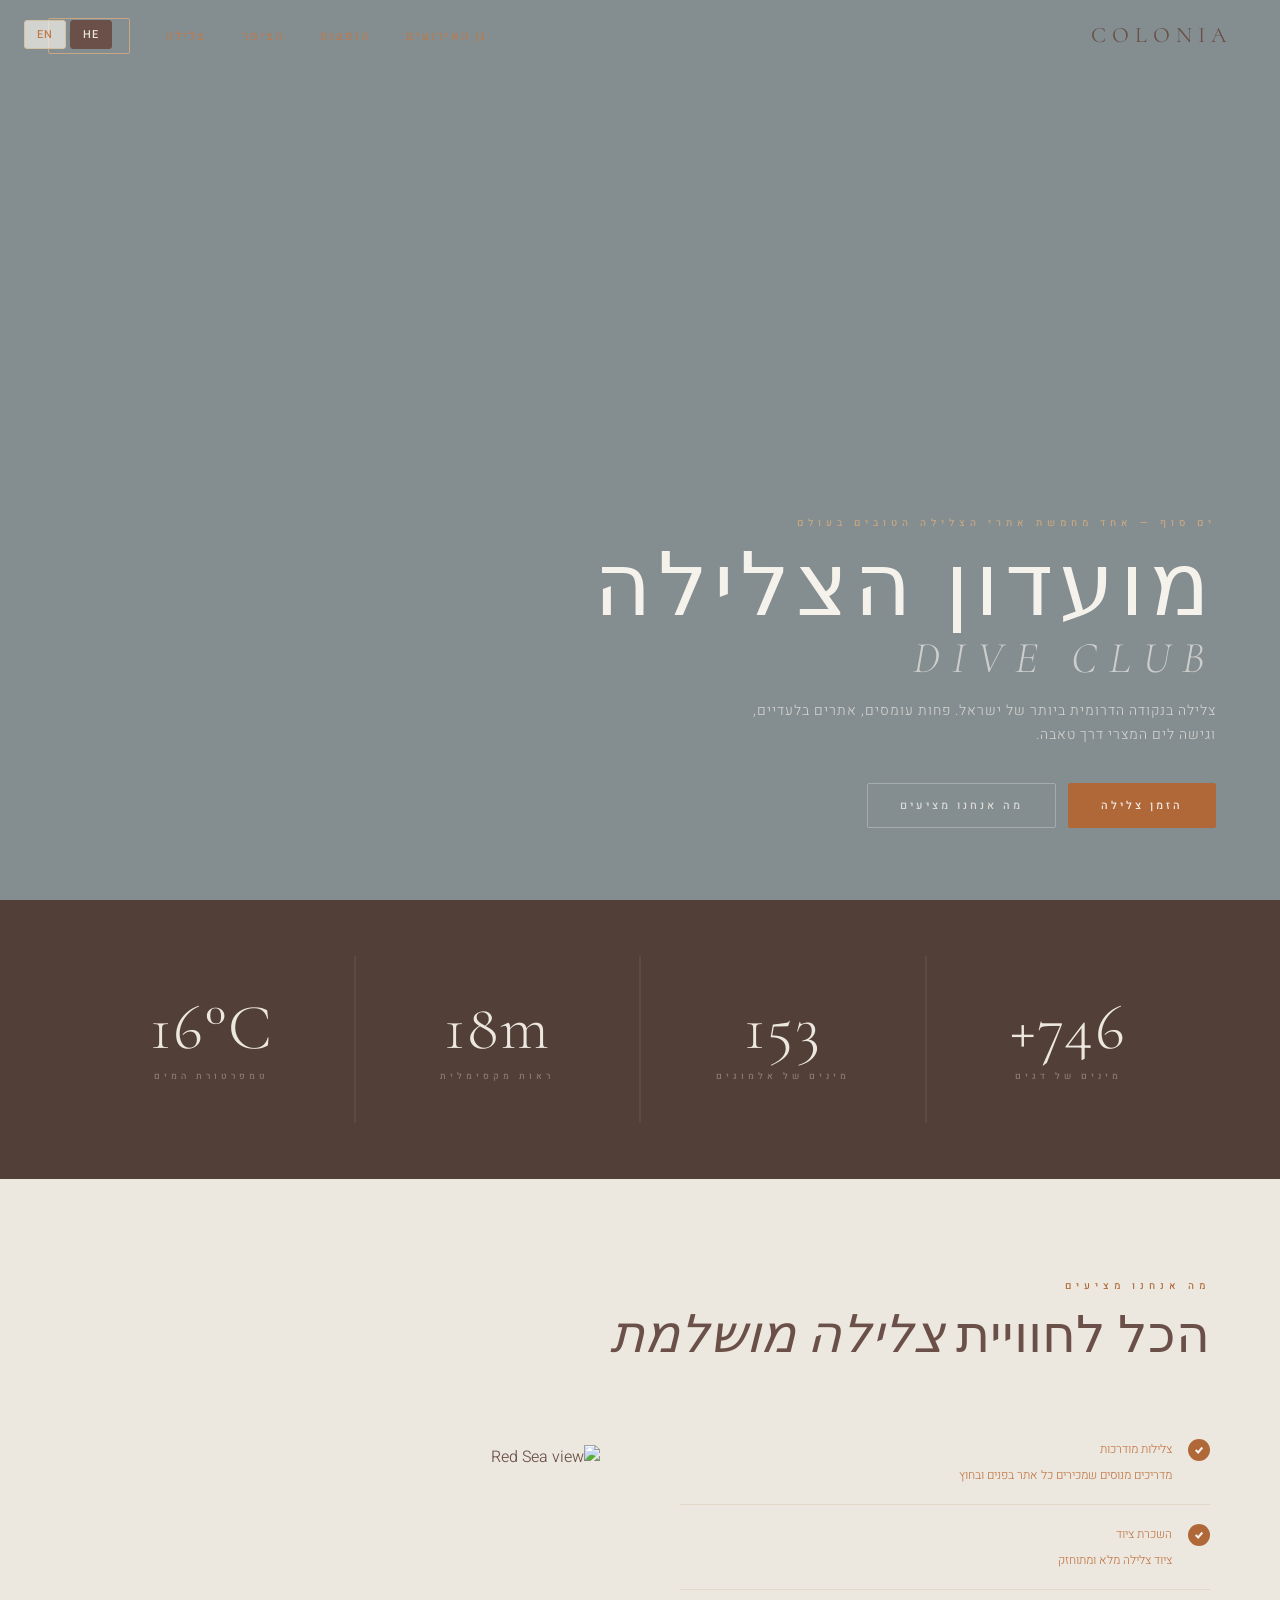
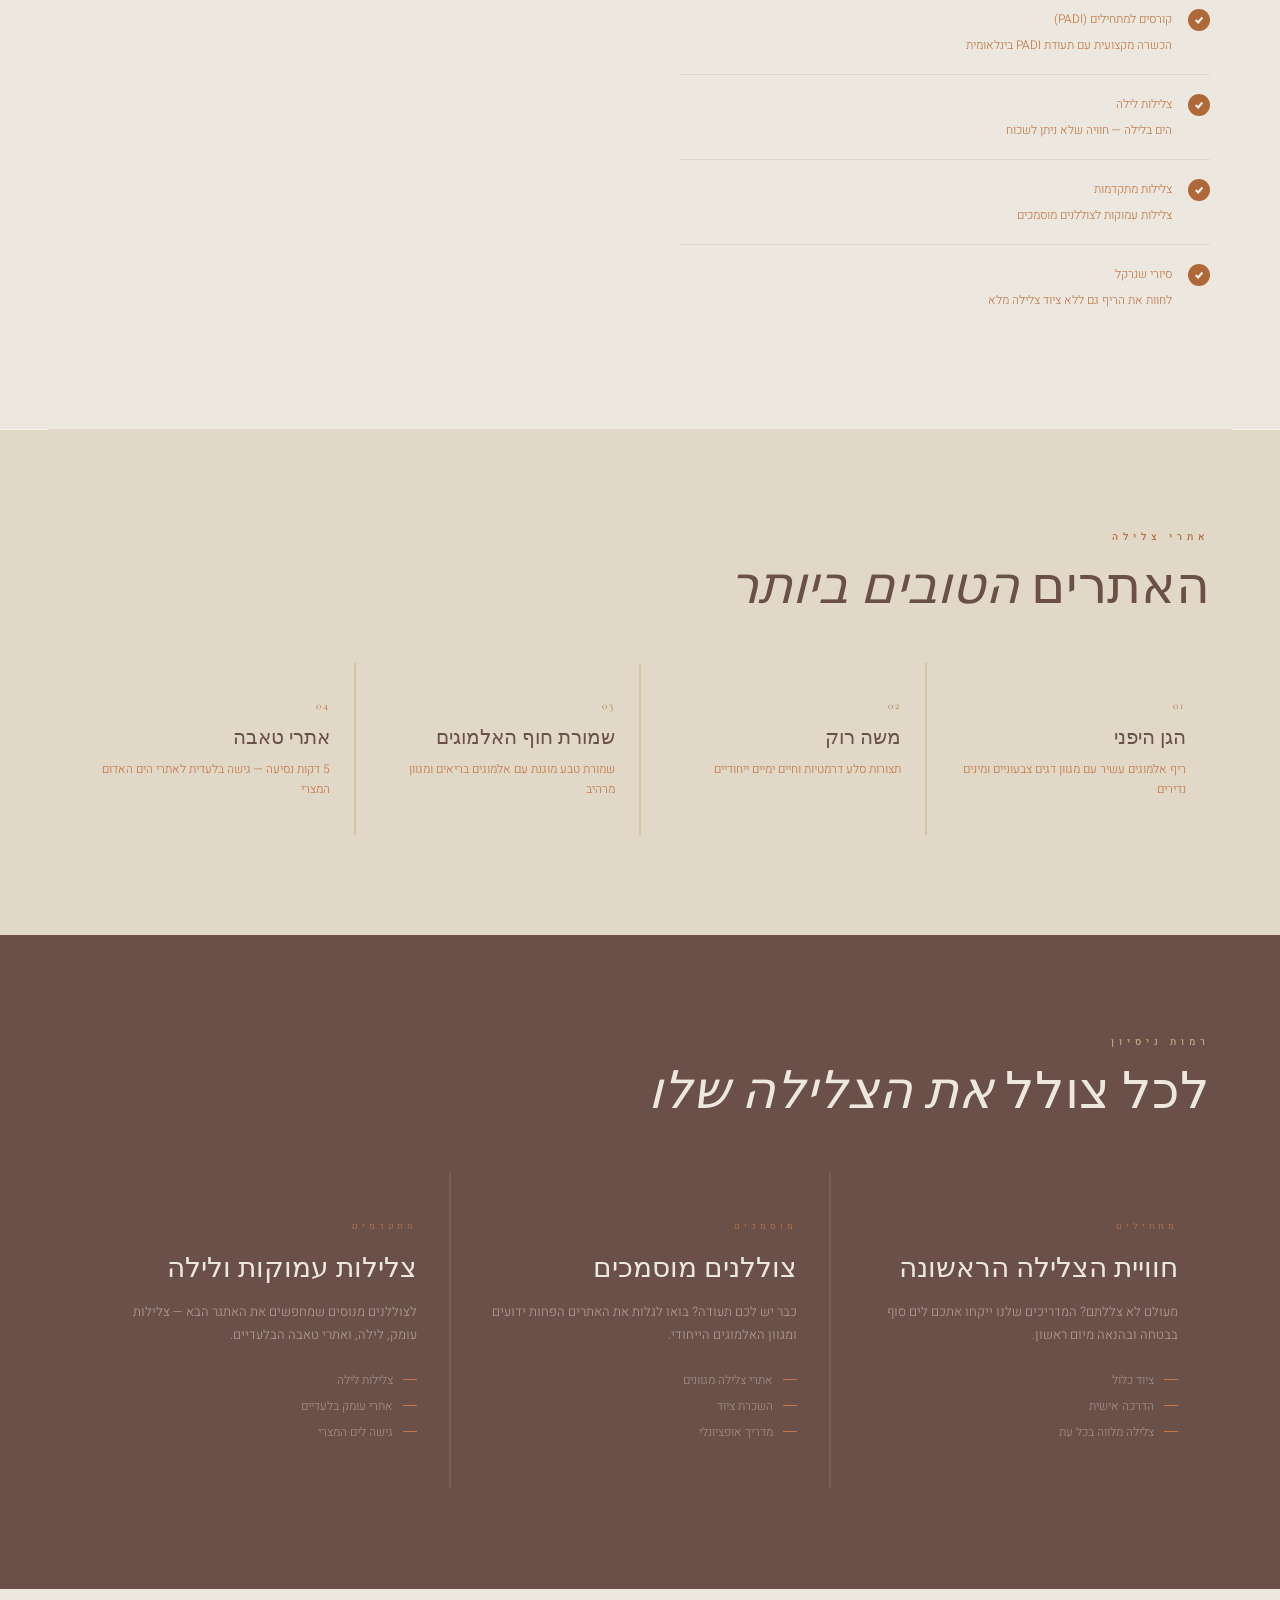
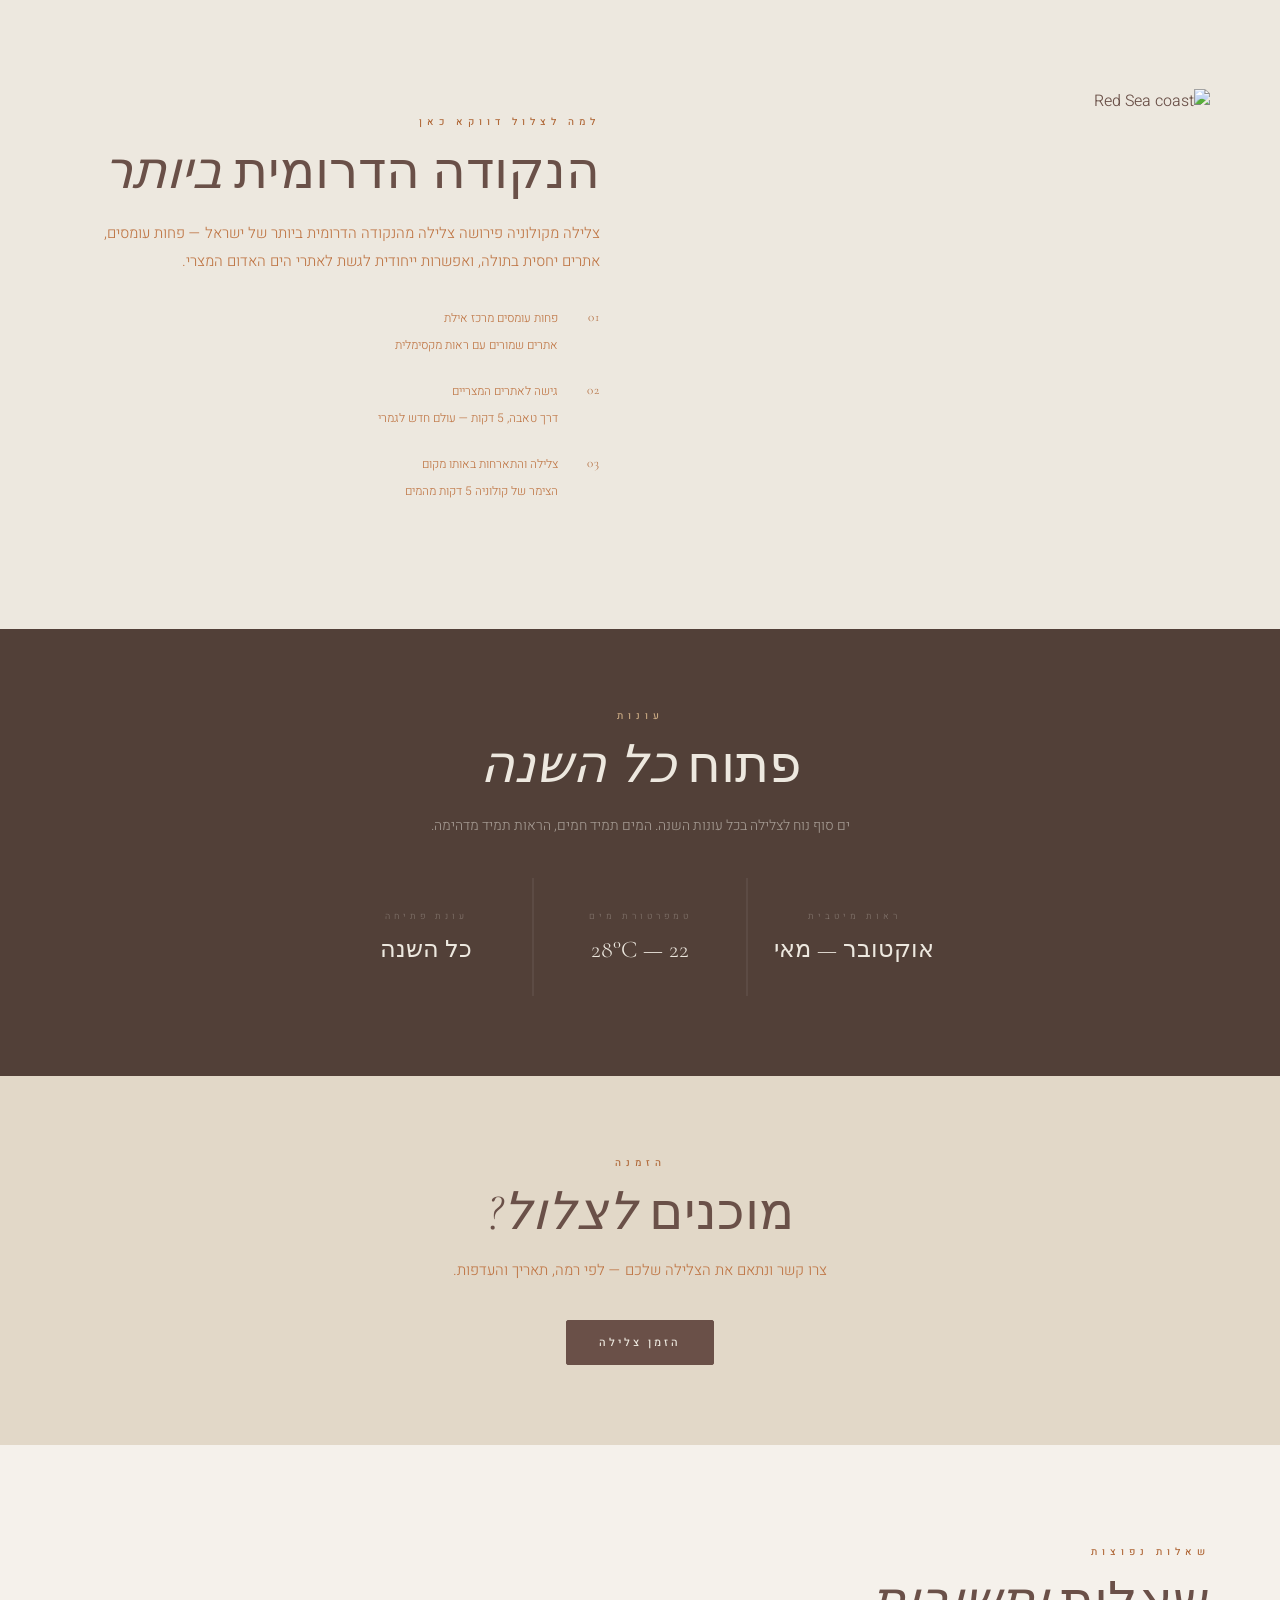
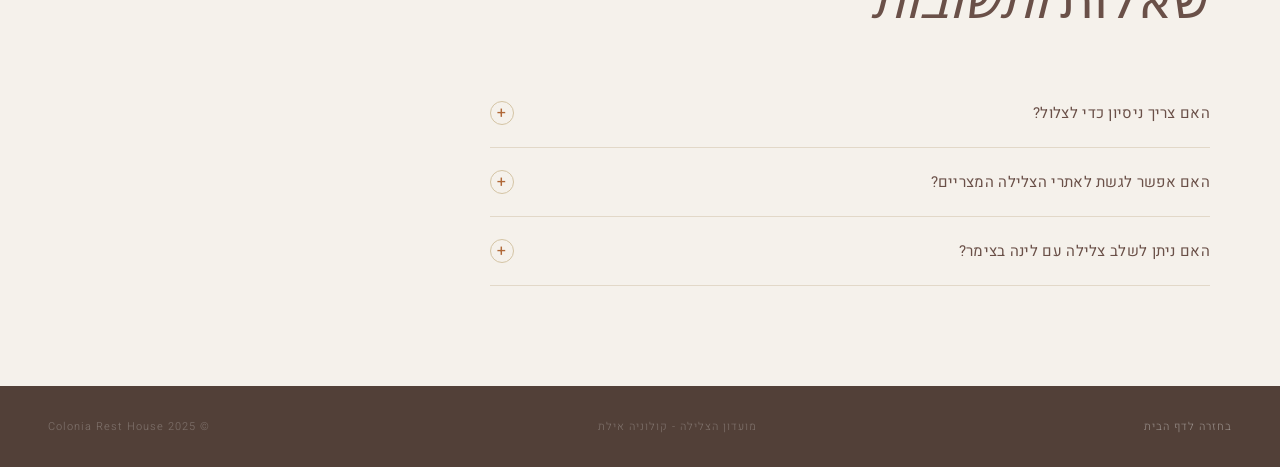
==== diving.html @ 45fbbbef "add: diving page" ====
<!DOCTYPE html>
<html lang="he" dir="rtl">
<head>
  <meta charset="UTF-8" />
  <meta name="viewport" content="width=device-width, initial-scale=1.0" />
  <title>מועדון הצלילה | Colonia Rest House Eilat</title>
  <meta name="description" content="מועדון הצלילה של קולוניה אילת — צלילה בים סוף, אחד מאתרי הצלילה הטובים בעולם. קורסים, השכרת ציוד, צלילות מודרכות." />
  <link rel="preconnect" href="https://fonts.googleapis.com" />
  <link href="https://fonts.googleapis.com/css2?family=Cormorant+Garamond:ital,wght@0,300;0,400;0,600;1,300;1,400&family=Heebo:wght@300;400;500;600&display=swap" rel="stylesheet" />
  <style>
    *, *::before, *::after { box-sizing: border-box; margin: 0; padding: 0; }
    :root {
      --cream: #EDE8DF; --warm: #E2D8C8; --sand: #D4C4A4; --tan: #C8A882;
      --brown: #C07848; --deep: #B86030; --earth: #6A5048; --rust: #B06838;
      --rust2: #C87848; --dark: #524038; --white: #F5F1EB;
    }
    html { scroll-behavior: smooth; }
    body { font-family: 'Heebo', sans-serif; background: var(--white); color: var(--earth); overflow-x: hidden; font-weight: 300; }
    html, body { margin: 0; padding: 0; overflow-x: hidden; }
    section, footer { width: 100%; overflow-x: hidden; }
    img { max-width: 100%; }

    /* LANG */
    .lang-switch { position: fixed; top: 20px; left: 24px; z-index: 1000; display: flex; gap: 4px; }
    .lang-btn { background: rgba(245,241,235,0.7); border: 1px solid var(--sand); color: var(--brown); border-radius: 3px; padding: 5px 12px; font-size: 11px; font-weight: 500; cursor: pointer; letter-spacing: 1px; font-family: 'Heebo', sans-serif; transition: all 0.2s; }
    .lang-btn.active, .lang-btn:hover { background: var(--earth); color: var(--cream); border-color: var(--earth); }

    /* NAV */
    nav { position: fixed; top: 0; width: 100%; z-index: 900; padding: 22px 48px; display: flex; align-items: center; justify-content: space-between; transition: all 0.4s; }
    nav.scrolled { background: rgba(250,250,248,0.97); backdrop-filter: blur(20px); border-bottom: 1px solid var(--warm); padding: 16px 48px; }
    .nav-logo { font-family: 'Cormorant Garamond', serif; font-size: 22px; font-weight: 400; color: var(--earth); letter-spacing: 6px; text-decoration: none; text-transform: uppercase; }
    .nav-links { display: flex; gap: 36px; list-style: none; align-items: center; }
    .nav-links a { color: var(--brown); text-decoration: none; font-size: 12px; font-weight: 400; letter-spacing: 2px; text-transform: uppercase; transition: color 0.2s; }
    .nav-links a:hover { color: var(--earth); }
    .nav-cta { border: 1px solid var(--tan) !important; padding: 8px 20px; border-radius: 2px; color: var(--earth) !important; }
    .nav-cta:hover { background: var(--earth) !important; border-color: var(--earth) !important; color: var(--cream) !important; }

    /* HERO */
    .hero { height: 100vh; min-height: 700px; position: relative; display: flex; align-items: flex-end; overflow: hidden; }
    .hero-bg { position: absolute; inset: 0; background: url('garden4.jpg') center 50% / cover no-repeat; }
    .hero-overlay { position: absolute; inset: 0; background: rgba(40,60,70,0.55); }
    .hero-content { position: relative; z-index: 2; padding: 0 64px 72px; color: var(--white); width: 100%; }
    .hero-eyebrow { font-size: 10px; font-weight: 500; letter-spacing: 5px; text-transform: uppercase; color: var(--tan); margin-bottom: 16px; }
    .hero h1 { font-family: 'Cormorant Garamond', serif; font-size: clamp(48px, 8vw, 88px); font-weight: 300; line-height: 0.95; letter-spacing: 6px; text-transform: uppercase; margin-bottom: 20px; color: var(--white); }
    .hero h1 em { font-style: italic; font-weight: 300; display: block; font-size: 0.5em; letter-spacing: 12px; opacity: 0.65; margin-top: 8px; }
    .hero-desc { font-size: 14px; font-weight: 300; color: rgba(244,239,232,0.7); letter-spacing: 1px; line-height: 1.7; max-width: 480px; margin-bottom: 36px; }
    .hero-btns { display: flex; gap: 12px; flex-wrap: wrap; }

    /* BUTTONS */
    .btn-primary { background: transparent; color: var(--earth); border: 1px solid var(--tan); padding: 13px 32px; font-size: 11px; font-weight: 500; letter-spacing: 3px; text-transform: uppercase; text-decoration: none; cursor: pointer; transition: all 0.25s; display: inline-block; font-family: 'Heebo', sans-serif; border-radius: 2px; }
    .btn-primary:hover { background: var(--earth); color: var(--cream); border-color: var(--earth); }
    .btn-primary.filled { background: var(--rust); border-color: var(--rust); color: var(--white); }
    .btn-primary.filled:hover { background: var(--rust2); border-color: var(--rust2); }
    .btn-light { background: transparent; color: rgba(244,239,232,0.8); border: 1px solid rgba(244,239,232,0.3); padding: 13px 32px; font-size: 11px; font-weight: 500; letter-spacing: 3px; text-transform: uppercase; text-decoration: none; cursor: pointer; transition: all 0.25s; display: inline-block; font-family: 'Heebo', sans-serif; border-radius: 2px; }
    .btn-light:hover { background: rgba(244,239,232,0.1); }
    .btn-dark { background: var(--earth); color: var(--cream); border: 1px solid var(--earth); padding: 13px 32px; font-size: 11px; font-weight: 500; letter-spacing: 3px; text-transform: uppercase; text-decoration: none; cursor: pointer; transition: all 0.25s; display: inline-block; font-family: 'Heebo', sans-serif; border-radius: 2px; }
    .btn-dark:hover { background: var(--rust); border-color: var(--rust); }

    /* SECTIONS */
    section { padding: 100px 48px; }
    .container { max-width: 1140px; margin: 0 auto; }
    .section-eyebrow { font-size: 10px; font-weight: 500; letter-spacing: 5px; text-transform: uppercase; color: var(--rust); margin-bottom: 14px; }
    .section-eyebrow.light { color: var(--tan); }
    .section-title { font-family: 'Cormorant Garamond', serif; font-size: clamp(32px, 5vw, 52px); font-weight: 300; line-height: 1.1; margin-bottom: 20px; color: var(--earth); }
    .section-title.light { color: var(--cream); }
    .section-title em { font-style: italic; }
    .section-body { font-size: 15px; line-height: 1.85; color: var(--brown); font-weight: 300; max-width: 560px; }

    /* DIVIDER */
    .divider { height: 1px; background: var(--warm); margin: 0 48px; }

    /* STATS */
    .stats-strip { background: var(--dark); padding: 56px 48px; }
    .stats-grid { display: grid; grid-template-columns: repeat(4,1fr); gap: 2px; background: rgba(255,255,255,0.06); }
    .stat-card { background: var(--dark); padding: 40px 28px; text-align: center; }
    .stat-num { font-family: 'Cormorant Garamond', serif; font-size: clamp(42px,6vw,64px); font-weight: 300; color: var(--cream); letter-spacing: 2px; display: block; line-height: 1; }
    .stat-label { font-size: 9px; font-weight: 500; letter-spacing: 4px; text-transform: uppercase; color: rgba(244,239,232,0.35); margin-top: 10px; display: block; }

    /* OFFERINGS */
    .offerings { background: var(--cream); }
    .offer-grid { display: grid; grid-template-columns: 1fr 1fr; gap: 80px; align-items: center; margin-top: 0; }
    .offer-list { list-style: none; display: flex; flex-direction: column; gap: 0; }
    .offer-item { display: flex; align-items: flex-start; gap: 16px; padding: 18px 0; border-bottom: 1px solid var(--warm); }
    .offer-item:last-child { border-bottom: none; }
    .offer-check { width: 22px; height: 22px; border-radius: 50%; background: var(--rust); display: flex; align-items: center; justify-content: center; flex-shrink: 0; margin-top: 1px; }
    .offer-check svg { width: 10px; height: 10px; stroke: var(--white); stroke-width: 2.5; fill: none; }
    .offer-text strong { display: block; font-size: 14px; font-weight: 500; color: var(--earth); margin-bottom: 3px; }
    .offer-text span { font-size: 12px; color: var(--brown); font-weight: 300; }
    .offerings-img { height: 460px; overflow: hidden; }
    .offerings-img img { width: 100%; height: 100%; object-fit: cover; }

    /* DIVE SITES */
    .dive-sites { background: var(--warm); }
    .sites-grid { display: grid; grid-template-columns: repeat(4,1fr); gap: 2px; background: var(--sand); margin-top: 48px; }
    .site-card { background: var(--warm); padding: 36px 24px; transition: background 0.3s; }
    .site-card:hover { background: var(--earth); }
    .site-num { font-family: 'Cormorant Garamond', serif; font-size: 11px; color: var(--rust); letter-spacing: 2px; display: block; margin-bottom: 14px; }
    .site-name { font-family: 'Cormorant Garamond', serif; font-size: 20px; font-weight: 400; color: var(--earth); line-height: 1.2; margin-bottom: 10px; transition: color 0.3s; }
    .site-card:hover .site-name { color: var(--cream); }
    .site-desc { font-size: 12px; color: var(--brown); font-weight: 300; line-height: 1.6; transition: color 0.3s; }
    .site-card:hover .site-desc { color: rgba(244,239,232,0.5); }

    /* LEVELS */
    .levels { background: var(--earth); }
    .levels-grid { display: grid; grid-template-columns: repeat(3,1fr); gap: 2px; background: rgba(255,255,255,0.08); margin-top: 52px; }
    .level-card { background: var(--earth); padding: 48px 32px; transition: background 0.3s; position: relative; }
    .level-card:hover { background: var(--deep); }
    .level-tag { font-size: 9px; letter-spacing: 4px; text-transform: uppercase; color: var(--rust2); display: block; margin-bottom: 20px; }
    .level-title { font-family: 'Cormorant Garamond', serif; font-size: 28px; font-weight: 300; color: var(--cream); margin-bottom: 16px; line-height: 1.1; }
    .level-body { font-size: 13px; color: rgba(244,239,232,0.5); line-height: 1.8; font-weight: 300; margin-bottom: 24px; }
    .level-includes { list-style: none; display: flex; flex-direction: column; gap: 8px; }
    .level-includes li { font-size: 12px; color: rgba(244,239,232,0.4); font-weight: 300; display: flex; align-items: center; gap: 10px; }
    .level-includes li::before { content: ''; width: 14px; height: 1px; background: var(--rust2); flex-shrink: 0; }

    /* WHY HERE */
    .why-here { background: var(--cream); }
    .why-grid { display: grid; grid-template-columns: 1fr 1fr; gap: 80px; align-items: center; }
    .why-img { height: 440px; overflow: hidden; }
    .why-img img { width: 100%; height: 100%; object-fit: cover; }
    .why-list { list-style: none; display: flex; flex-direction: column; gap: 24px; margin-top: 32px; }
    .why-item { display: flex; gap: 20px; align-items: flex-start; }
    .why-num { font-family: 'Cormorant Garamond', serif; font-size: 13px; color: var(--rust); letter-spacing: 1px; flex-shrink: 0; min-width: 22px; margin-top: 2px; }
    .why-text strong { display: block; font-size: 14px; font-weight: 500; color: var(--earth); margin-bottom: 4px; }
    .why-text span { font-size: 12px; color: var(--brown); font-weight: 300; }

    /* SEASON */
    .season { background: var(--dark); padding: 80px 48px; }
    .season-inner { max-width: 640px; margin: 0 auto; text-align: center; }
    .season-grid { display: grid; grid-template-columns: 1fr 1fr 1fr; gap: 2px; background: rgba(255,255,255,0.06); margin-top: 40px; }
    .season-card { background: var(--dark); padding: 32px 20px; text-align: center; }
    .season-label { font-size: 9px; letter-spacing: 4px; text-transform: uppercase; color: rgba(244,239,232,0.3); display: block; margin-bottom: 12px; }
    .season-val { font-family: 'Cormorant Garamond', serif; font-size: 24px; font-weight: 300; color: var(--cream); }

    /* BOOKING CTA */
    .booking-cta { background: var(--warm); padding: 80px 48px; text-align: center; }
    .booking-inner { max-width: 560px; margin: 0 auto; }

    /* FAQ */
    .faq { background: var(--white); }
    .faq-list { margin-top: 48px; max-width: 720px; }
    .faq-item { border-bottom: 1px solid var(--warm); }
    .faq-q { display: flex; justify-content: space-between; align-items: center; padding: 22px 0; cursor: pointer; font-size: 15px; font-weight: 400; color: var(--earth); letter-spacing: 0.3px; gap: 20px; }
    .faq-q span { flex: 1; }
    .faq-icon { width: 24px; height: 24px; border-radius: 50%; border: 1px solid var(--sand); display: flex; align-items: center; justify-content: center; flex-shrink: 0; transition: all 0.3s; color: var(--rust); font-size: 16px; }
    .faq-item.open .faq-icon { background: var(--earth); border-color: var(--earth); color: var(--cream); transform: rotate(45deg); }
    .faq-a { max-height: 0; overflow: hidden; transition: max-height 0.4s ease; }
    .faq-item.open .faq-a { max-height: 200px; }
    .faq-a-inner { padding: 0 0 20px; font-size: 14px; color: var(--brown); line-height: 1.85; font-weight: 300; max-width: 600px; }

    /* STICKY CTA */
    .sticky-cta { position: fixed; bottom: 0; left: 0; right: 0; z-index: 800; padding: 14px 20px; background: var(--earth); display: none; justify-content: center; border-top: 1px solid rgba(255,255,255,0.1); }
    .sticky-cta a { color: var(--cream); text-decoration: none; font-size: 12px; letter-spacing: 3px; text-transform: uppercase; font-weight: 500; font-family: 'Heebo', sans-serif; }
    .sticky-cta.show { display: flex; }

    /* FOOTER */
    footer { background: var(--dark); color: rgba(255,255,255,0.25); padding: 32px 48px; display: flex; align-items: center; justify-content: space-between; font-size: 11px; letter-spacing: 1px; }
    footer a { color: rgba(255,255,255,0.4); text-decoration: none; }
    footer a:hover { color: var(--cream); }

    /* MOBILE */
    @media (max-width: 900px) {
      nav { padding: 16px 20px; } nav.scrolled { padding: 14px 20px; } .nav-links { display: none; }
      .lang-switch { top: 16px; left: 16px; }
      .hero-content { padding: 0 20px 56px; }
      section { padding: 64px 20px; }
      .stats-strip { padding: 48px 20px; }
      .stats-grid { grid-template-columns: 1fr 1fr; }
      .offer-grid { grid-template-columns: 1fr; gap: 36px; }
      .offerings-img { height: 240px; }
      .sites-grid { grid-template-columns: 1fr 1fr; }
      .levels-grid { grid-template-columns: 1fr; }
      .why-grid { grid-template-columns: 1fr; gap: 36px; }
      .why-img { height: 240px; }
      .season { padding: 60px 20px; }
      .season-grid { grid-template-columns: 1fr; }
      .booking-cta { padding: 60px 20px; }
      footer { flex-direction: column; gap: 10px; text-align: center; padding: 24px 20px; }
      .divider { margin: 0; }
    }

    /* LANG */
    .he { display: block; } .en { display: none; }
    body.lang-en .he { display: none; } body.lang-en .en { display: block; }
    body.lang-en { direction: ltr; }
    span.he { display: inline; } span.en { display: none; }
    body.lang-en span.he { display: none; } body.lang-en span.en { display: inline; }
  </style>
</head>
<body>

  <div class="lang-switch">
    <button class="lang-btn active" id="btn-he" onclick="setLang('he')">HE</button>
    <button class="lang-btn" id="btn-en" onclick="setLang('en')">EN</button>
  </div>

  <nav id="navbar">
    <a href="index.html" class="nav-logo">Colonia</a>
    <ul class="nav-links">
      <li><a href="events.html"><span class="he">גן האירועים</span><span class="en">Events Garden</span></a></li>
      <li><a href="shows.html"><span class="he">הופעות</span><span class="en">Shows</span></a></li>
      <li><a href="room.html"><span class="he">הצימר</span><span class="en">The Room</span></a></li>
      <li><a href="diving.html"><span class="he">צלילה</span><span class="en">Diving</span></a></li>
      <li><a href="#booking-cta" class="nav-cta"><span class="he">הזמנה</span><span class="en">Book</span></a></li>
    </ul>
  </nav>

  <!-- HERO -->
  <section class="hero" id="home" style="padding:0;">
    <div class="hero-bg"></div>
    <div class="hero-overlay"></div>
    <div class="hero-content">
      <p class="hero-eyebrow"><span class="he">ים סוף — אחד מחמשת אתרי הצלילה הטובים בעולם</span><span class="en">The Red Sea — one of the world's top 5 dive sites</span></p>
      <h1>
        <span class="he">מועדון הצלילה</span><span class="en">Dive Club</span>
        <em><span class="he">Dive Club</span><span class="en">מועדון הצלילה</span></em>
      </h1>
      <p class="hero-desc">
        <span class="he">צלילה בנקודה הדרומית ביותר של ישראל. פחות עומסים, אתרים בלעדיים, וגישה לים המצרי דרך טאבה.</span>
        <span class="en">Diving from Israel's southernmost point. Less crowds, exclusive sites, and access to Egyptian waters via Taba.</span>
      </p>
      <div class="hero-btns">
        <a href="#booking-cta" class="btn-primary filled"><span class="he">הזמן צלילה</span><span class="en">Book a Dive</span></a>
        <a href="#offerings" class="btn-light"><span class="he">מה אנחנו מציעים</span><span class="en">What We Offer</span></a>
      </div>
    </div>
  </section>

  <!-- STATS -->
  <div class="stats-strip">
    <div class="container">
      <div class="stats-grid">
        <div class="stat-card">
          <span class="stat-num" data-target="1200" data-suffix="+">0</span>
          <span class="stat-label"><span class="he">מינים של דגים</span><span class="en">Fish Species</span></span>
        </div>
        <div class="stat-card">
          <span class="stat-num" data-target="250">0</span>
          <span class="stat-label"><span class="he">מינים של אלמוגים</span><span class="en">Coral Species</span></span>
        </div>
        <div class="stat-card">
          <span class="stat-num" data-target="30" data-suffix="m">0</span>
          <span class="stat-label"><span class="he">ראות מקסימלית</span><span class="en">Max Visibility</span></span>
        </div>
        <div class="stat-card">
          <span class="stat-num" data-target="28" data-suffix="°C">0</span>
          <span class="stat-label"><span class="he">טמפרטורת המים</span><span class="en">Water Temperature</span></span>
        </div>
      </div>
    </div>
  </div>

  <!-- OFFERINGS -->
  <section class="offerings" id="offerings">
    <div class="container">
      <p class="section-eyebrow"><span class="he">מה אנחנו מציעים</span><span class="en">What We Offer</span></p>
      <h2 class="section-title"><span class="he">הכל לחוויית <em>צלילה מושלמת</em></span><span class="en">Everything for a <em>Perfect Dive Experience</em></span></h2>
      <div class="offer-grid" style="margin-top:56px;">
        <ul class="offer-list">
          <li class="offer-item">
            <div class="offer-check"><svg viewBox="0 0 12 12"><polyline points="2,6 5,9 10,3"/></svg></div>
            <div class="offer-text"><strong><span class="he">צלילות מודרכות</span><span class="en">Guided Dives</span></strong><span class="he">מדריכים מנוסים שמכירים כל אתר בפנים ובחוץ</span><span class="en">Experienced guides who know every site inside out</span></div>
          </li>
          <li class="offer-item">
            <div class="offer-check"><svg viewBox="0 0 12 12"><polyline points="2,6 5,9 10,3"/></svg></div>
            <div class="offer-text"><strong><span class="he">השכרת ציוד</span><span class="en">Equipment Rental</span></strong><span class="he">ציוד צלילה מלא ומתוחזק</span><span class="en">Full, well-maintained diving equipment</span></div>
          </li>
          <li class="offer-item">
            <div class="offer-check"><svg viewBox="0 0 12 12"><polyline points="2,6 5,9 10,3"/></svg></div>
            <div class="offer-text"><strong><span class="he">קורסים למתחילים (PADI)</span><span class="en">Beginner Courses (PADI)</span></strong><span class="he">הכשרה מקצועית עם תעודת PADI בינלאומית</span><span class="en">Professional training with international PADI certification</span></div>
          </li>
          <li class="offer-item">
            <div class="offer-check"><svg viewBox="0 0 12 12"><polyline points="2,6 5,9 10,3"/></svg></div>
            <div class="offer-text"><strong><span class="he">צלילות לילה</span><span class="en">Night Dives</span></strong><span class="he">הים בלילה — חוויה שלא ניתן לשכוח</span><span class="en">The sea at night — an experience you won't forget</span></div>
          </li>
          <li class="offer-item">
            <div class="offer-check"><svg viewBox="0 0 12 12"><polyline points="2,6 5,9 10,3"/></svg></div>
            <div class="offer-text"><strong><span class="he">צלילות מתקדמות</span><span class="en">Advanced Dives</span></strong><span class="he">צלילות עמוקות לצוללנים מוסמכים</span><span class="en">Deep dives for certified divers</span></div>
          </li>
          <li class="offer-item">
            <div class="offer-check"><svg viewBox="0 0 12 12"><polyline points="2,6 5,9 10,3"/></svg></div>
            <div class="offer-text"><strong><span class="he">סיורי שנרקל</span><span class="en">Snorkeling Tours</span></strong><span class="he">לחוות את הריף גם ללא ציוד צלילה מלא</span><span class="en">Experience the reef without full diving equipment</span></div>
          </li>
        </ul>
        <div class="offerings-img">
          <img src="garden4.jpg" alt="Red Sea view" />
        </div>
      </div>
    </div>
  </section>

  <div class="divider"></div>

  <!-- DIVE SITES -->
  <section class="dive-sites">
    <div class="container">
      <p class="section-eyebrow"><span class="he">אתרי צלילה</span><span class="en">Dive Sites</span></p>
      <h2 class="section-title"><span class="he">האתרים <em>הטובים ביותר</em></span><span class="en">The <em>Best Sites</em></span></h2>
      <div class="sites-grid">
        <div class="site-card">
          <span class="site-num">01</span>
          <div class="site-name"><span class="he">הגן היפני</span><span class="en">Japanese Garden</span></div>
          <p class="site-desc"><span class="he">ריף אלמוגים עשיר עם מגוון דגים צבעוניים ומינים נדירים</span><span class="en">Rich coral reef with diverse colorful fish and rare species</span></p>
        </div>
        <div class="site-card">
          <span class="site-num">02</span>
          <div class="site-name"><span class="he">משה רוק</span><span class="en">Moses Rock</span></div>
          <p class="site-desc"><span class="he">תצורות סלע דרמטיות וחיים ימיים ייחודיים</span><span class="en">Dramatic rock formations and unique marine life</span></p>
        </div>
        <div class="site-card">
          <span class="site-num">03</span>
          <div class="site-name"><span class="he">שמורת חוף האלמוגים</span><span class="en">Coral Beach Reserve</span></div>
          <p class="site-desc"><span class="he">שמורת טבע מוגנת עם אלמוגים בריאים ומגוון מרהיב</span><span class="en">Protected nature reserve with healthy corals and stunning diversity</span></p>
        </div>
        <div class="site-card">
          <span class="site-num">04</span>
          <div class="site-name"><span class="he">אתרי טאבה</span><span class="en">Taba Sites</span></div>
          <p class="site-desc"><span class="he">5 דקות נסיעה — גישה בלעדית לאתרי הים האדום המצרי</span><span class="en">5 min drive — exclusive access to Egyptian Red Sea sites</span></p>
        </div>
      </div>
    </div>
  </section>

  <!-- LEVELS -->
  <section class="levels">
    <div class="container">
      <p class="section-eyebrow light"><span class="he">רמות ניסיון</span><span class="en">Experience Levels</span></p>
      <h2 class="section-title light"><span class="he">לכל צולל <em>את הצלילה שלו</em></span><span class="en">For Every Diver <em>Their Dive</em></span></h2>
      <div class="levels-grid">
        <div class="level-card">
          <span class="level-tag"><span class="he">מתחילים</span><span class="en">Beginners</span></span>
          <div class="level-title"><span class="he">חוויית הצלילה הראשונה</span><span class="en">First Dive Experience</span></div>
          <p class="level-body"><span class="he">מעולם לא צללתם? המדריכים שלנו ייקחו אתכם לים סוף בבטחה ובהנאה מיום ראשון.</span><span class="en">Never dived before? Our guides will take you into the Red Sea safely and joyfully from day one.</span></p>
          <ul class="level-includes">
            <li><span class="he">ציוד כלול</span><span class="en">Equipment included</span></li>
            <li><span class="he">הדרכה אישית</span><span class="en">Personal instruction</span></li>
            <li><span class="he">צלילה מלווה בכל עת</span><span class="en">Escorted dive at all times</span></li>
          </ul>
        </div>
        <div class="level-card">
          <span class="level-tag"><span class="he">מוסמכים</span><span class="en">Certified</span></span>
          <div class="level-title"><span class="he">צוללנים מוסמכים</span><span class="en">Certified Divers</span></div>
          <p class="level-body"><span class="he">כבר יש לכם תעודה? בואו לגלות את האתרים הפחות ידועים ומגוון האלמוגים הייחודי.</span><span class="en">Already certified? Come discover the lesser-known sites and unique coral diversity.</span></p>
          <ul class="level-includes">
            <li><span class="he">אתרי צלילה מגוונים</span><span class="en">Varied dive sites</span></li>
            <li><span class="he">השכרת ציוד</span><span class="en">Equipment rental</span></li>
            <li><span class="he">מדריך אופציונלי</span><span class="en">Optional guide</span></li>
          </ul>
        </div>
        <div class="level-card">
          <span class="level-tag"><span class="he">מתקדמים</span><span class="en">Advanced</span></span>
          <div class="level-title"><span class="he">צלילות עמוקות ולילה</span><span class="en">Deep &amp; Night Dives</span></div>
          <p class="level-body"><span class="he">לצוללנים מנוסים שמחפשים את האתגר הבא — צלילות עומק, לילה, ואתרי טאבה הבלעדיים.</span><span class="en">For experienced divers seeking the next challenge — deep dives, night dives, and exclusive Taba sites.</span></p>
          <ul class="level-includes">
            <li><span class="he">צלילות לילה</span><span class="en">Night dives</span></li>
            <li><span class="he">אתרי עומק בלעדיים</span><span class="en">Exclusive deep sites</span></li>
            <li><span class="he">גישה לים המצרי</span><span class="en">Access to Egyptian waters</span></li>
          </ul>
        </div>
      </div>
    </div>
  </section>

  <!-- WHY HERE -->
  <section class="why-here">
    <div class="container">
      <div class="why-grid">
        <div class="why-img">
          <img src="garden5.jpg" alt="Red Sea coast" />
        </div>
        <div>
          <p class="section-eyebrow"><span class="he">למה לצלול דווקא כאן</span><span class="en">Why Dive Here Specifically</span></p>
          <h2 class="section-title"><span class="he">הנקודה הדרומית <em>ביותר</em></span><span class="en">The <em>Southernmost</em> Point</span></h2>
          <p class="section-body" style="margin-bottom:32px;">
            <span class="he">צלילה מקולוניה פירושה צלילה מהנקודה הדרומית ביותר של ישראל — פחות עומסים, אתרים יחסית בתולה, ואפשרות ייחודית לגשת לאתרי הים האדום המצרי.</span>
            <span class="en">Diving from Colonia means diving from Israel's southernmost point — less crowds, relatively pristine sites, and a unique ability to access Egyptian Red Sea sites.</span>
          </p>
          <ul class="why-list">
            <li class="why-item">
              <span class="why-num">01</span>
              <div class="why-text"><strong><span class="he">פחות עומסים מרכז אילת</span><span class="en">Less Crowded Than Central Eilat</span></strong><span class="he">אתרים שמורים עם ראות מקסימלית</span><span class="en">Preserved sites with maximum visibility</span></div>
            </li>
            <li class="why-item">
              <span class="why-num">02</span>
              <div class="why-text"><strong><span class="he">גישה לאתרים המצריים</span><span class="en">Access to Egyptian Sites</span></strong><span class="he">דרך טאבה, 5 דקות — עולם חדש לגמרי</span><span class="en">Via Taba, 5 minutes — a completely new world</span></div>
            </li>
            <li class="why-item">
              <span class="why-num">03</span>
              <div class="why-text"><strong><span class="he">צלילה והתארחות באותו מקום</span><span class="en">Dive and Stay in the Same Place</span></strong><span class="he">הצימר של קולוניה 5 דקות מהמים</span><span class="en">Colonia's room 5 minutes from the water</span></div>
            </li>
          </ul>
        </div>
      </div>
    </div>
  </section>

  <!-- SEASON -->
  <section class="season">
    <div class="season-inner">
      <p class="section-eyebrow light" style="text-align:center;"><span class="he">עונות</span><span class="en">Seasons</span></p>
      <h2 class="section-title light" style="text-align:center;"><span class="he">פתוח <em>כל השנה</em></span><span class="en">Open <em>Year Round</em></span></h2>
      <p style="color:rgba(244,239,232,0.5);font-size:14px;text-align:center;line-height:1.7;font-weight:300;margin-bottom:0;">
        <span class="he">ים סוף נוח לצלילה בכל עונות השנה. המים תמיד חמים, הראות תמיד מדהימה.</span>
        <span class="en">The Red Sea is comfortable for diving all year. The water is always warm, the visibility always stunning.</span>
      </p>
      <div class="season-grid">
        <div class="season-card">
          <span class="season-label"><span class="he">ראות מיטבית</span><span class="en">Best Visibility</span></span>
          <div class="season-val"><span class="he">אוקטובר — מאי</span><span class="en">Oct — May</span></div>
        </div>
        <div class="season-card">
          <span class="season-label"><span class="he">טמפרטורת מים</span><span class="en">Water Temperature</span></span>
          <div class="season-val">22 — 28°C</div>
        </div>
        <div class="season-card">
          <span class="season-label"><span class="he">עונת פתיחה</span><span class="en">Open Season</span></span>
          <div class="season-val"><span class="he">כל השנה</span><span class="en">All Year</span></div>
        </div>
      </div>
    </div>
  </section>

  <!-- BOOKING CTA -->
  <section class="booking-cta" id="booking-cta">
    <div class="booking-inner">
      <p class="section-eyebrow"><span class="he">הזמנה</span><span class="en">Booking</span></p>
      <h2 class="section-title" style="margin-bottom:16px;"><span class="he">מוכנים <em>לצלול?</em></span><span class="en">Ready <em>to Dive?</em></span></h2>
      <p class="section-body" style="max-width:420px;margin:0 auto 36px;text-align:center;">
        <span class="he">צרו קשר ונתאם את הצלילה שלכם — לפי רמה, תאריך והעדפות.</span>
        <span class="en">Contact us and we'll arrange your dive — by level, date, and preference.</span>
      </p>
      <a href="index.html#booking" class="btn-dark"><span class="he">הזמן צלילה</span><span class="en">Book a Dive</span></a>
    </div>
  </section>

  <!-- FAQ -->
  <section class="faq">
    <div class="container">
      <p class="section-eyebrow"><span class="he">שאלות נפוצות</span><span class="en">FAQ</span></p>
      <h2 class="section-title"><span class="he">שאלות <em>ותשובות</em></span><span class="en">Questions <em>&amp; Answers</em></span></h2>
      <div class="faq-list">
        <div class="faq-item">
          <div class="faq-q" onclick="toggleFaq(this)">
            <span><span class="he">האם צריך ניסיון כדי לצלול?</span><span class="en">Do I need experience to dive?</span></span>
            <div class="faq-icon">+</div>
          </div>
          <div class="faq-a"><div class="faq-a-inner"><span class="he">לא. אנחנו מציעים חוויית צלילה ראשונה למתחילים לחלוטין, ללא כל ניסיון קודם. המדריכים ילוו אתכם בכל שלב.</span><span class="en">No. We offer a first dive experience for complete beginners, with no prior experience needed. Our guides will accompany you every step of the way.</span></div></div>
        </div>
        <div class="faq-item">
          <div class="faq-q" onclick="toggleFaq(this)">
            <span><span class="he">האם אפשר לגשת לאתרי הצלילה המצריים?</span><span class="en">Can we access Egyptian dive sites?</span></span>
            <div class="faq-icon">+</div>
          </div>
          <div class="faq-a"><div class="faq-a-inner"><span class="he">כן. מעבר טאבה נמצא 5 דקות נסיעה מקולוניה. דרכו יש גישה לאתרי הים האדום המצרי — חוויה שונה לחלוטין ומומלצת מאוד.</span><span class="en">Yes. Taba crossing is 5 minutes from Colonia. Through it there's access to Egyptian Red Sea sites — a completely different and highly recommended experience.</span></div></div>
        </div>
        <div class="faq-item">
          <div class="faq-q" onclick="toggleFaq(this)">
            <span><span class="he">האם ניתן לשלב צלילה עם לינה בצימר?</span><span class="en">Can I combine diving with a room stay?</span></span>
            <div class="faq-icon">+</div>
          </div>
          <div class="faq-a"><div class="faq-a-inner"><span class="he">בהחלט. זו החוויה האידיאלית — ישנים בצימר עם נוף לים סוף, ומצללים בבוקר. ניתן לתאם חבילה משולבת.</span><span class="en">Absolutely. That's the ideal experience — sleeping in the room with a Red Sea view, and diving in the morning. A combined package can be arranged.</span></div></div>
        </div>
      </div>
    </div>
  </section>

  <footer>
    <span><a href="index.html"><span class="he">בחזרה לדף הבית</span><span class="en">Back to Home</span></a></span>
    <span><span class="he">מועדון הצלילה - קולוניה אילת</span><span class="en">Dive Club - Colonia Eilat</span></span>
    <span>© 2025 Colonia Rest House</span>
  </footer>

  <!-- STICKY CTA -->
  <div class="sticky-cta" id="stickyCta">
    <a href="#booking-cta"><span class="he">הזמן עכשיו</span><span class="en">Book Now</span></a>
  </div>

  <script>
    function setLang(l) {
      document.body.classList.toggle('lang-en', l==='en');
      document.getElementById('btn-he').classList.toggle('active', l==='he');
      document.getElementById('btn-en').classList.toggle('active', l==='en');
      document.documentElement.setAttribute('dir', l==='en' ? 'ltr' : 'rtl');
      document.documentElement.setAttribute('lang', l);
    }
    window.addEventListener('scroll', () => {
      document.getElementById('navbar').classList.toggle('scrolled', window.scrollY > 60);
      document.getElementById('stickyCta').classList.toggle('show', window.scrollY > 200);
    });
    document.querySelectorAll('a[href^="#"]').forEach(a => {
      a.addEventListener('click', e => {
        const t = document.querySelector(a.getAttribute('href'));
        if (t) { e.preventDefault(); t.scrollIntoView({ behavior: 'smooth' }); }
      });
    });
    function toggleFaq(el) { el.parentElement.classList.toggle('open'); }

    function animateCounter(el) {
      const target = parseInt(el.dataset.target);
      const suffix = el.dataset.suffix || '';
      const duration = 1800;
      const step = target / (duration / 16);
      let current = 0;
      const timer = setInterval(() => {
        current = Math.min(current + step, target);
        el.textContent = Math.floor(current).toLocaleString() + suffix;
        if (current >= target) clearInterval(timer);
      }, 16);
    }
    const counterObserver = new IntersectionObserver((entries) => {
      entries.forEach(e => {
        if (e.isIntersecting && !e.target.dataset.animated) {
          e.target.dataset.animated = '1';
          animateCounter(e.target);
        }
      });
    }, { threshold: 0.5 });
    document.querySelectorAll('.stat-num[data-target]').forEach(el => counterObserver.observe(el));
  </script>
</body>
</html>
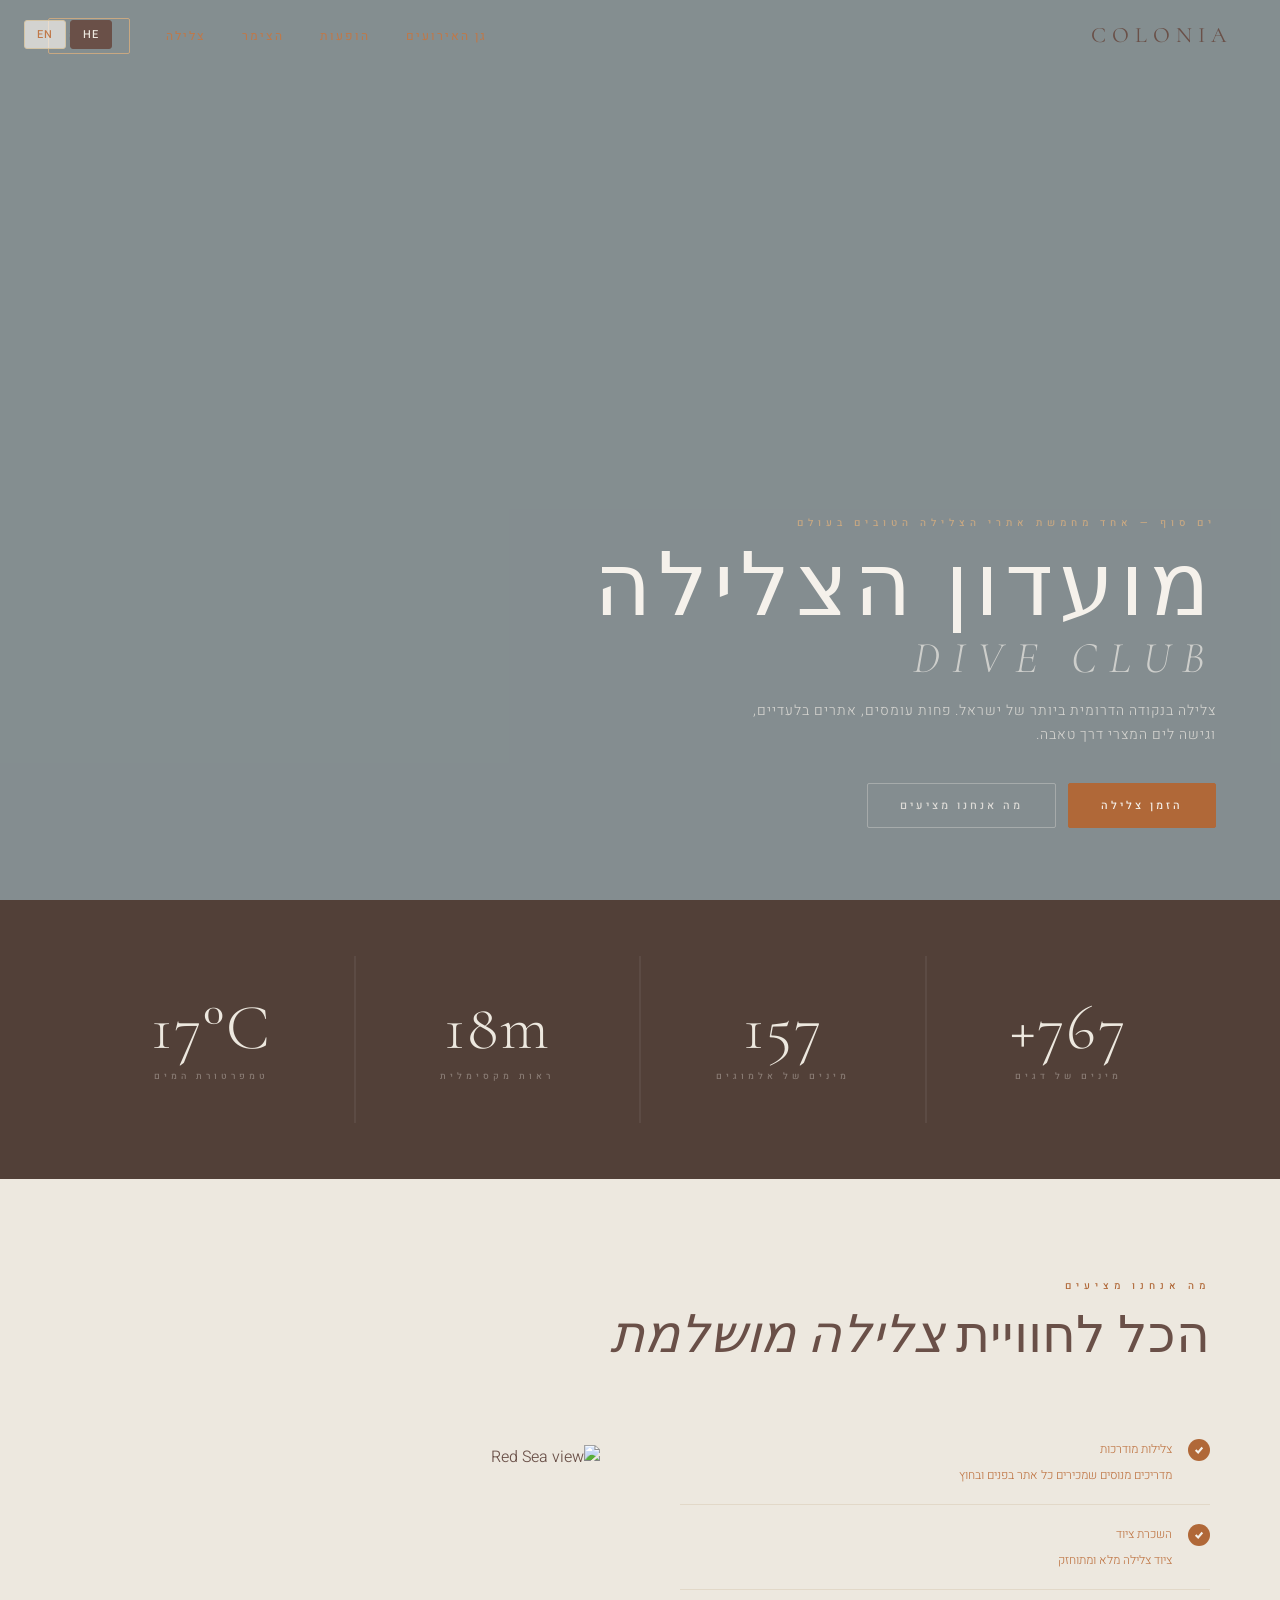
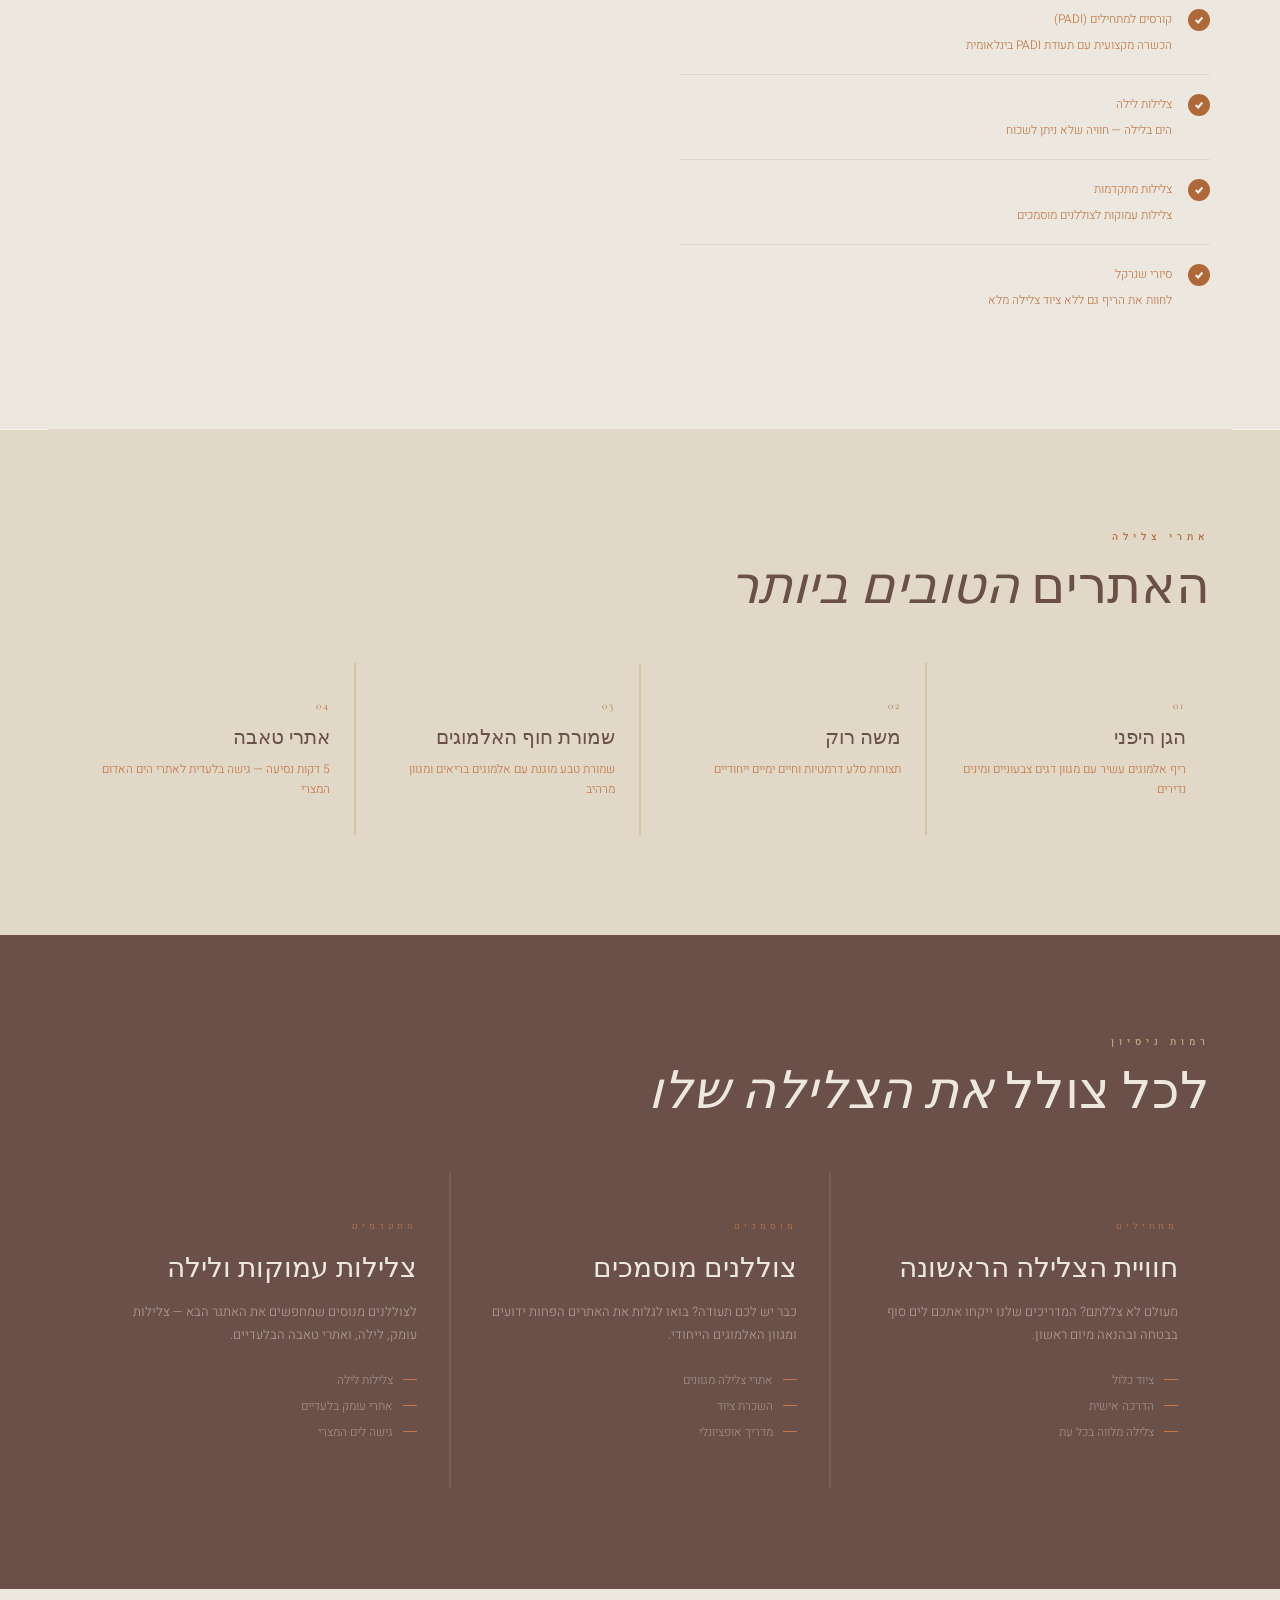
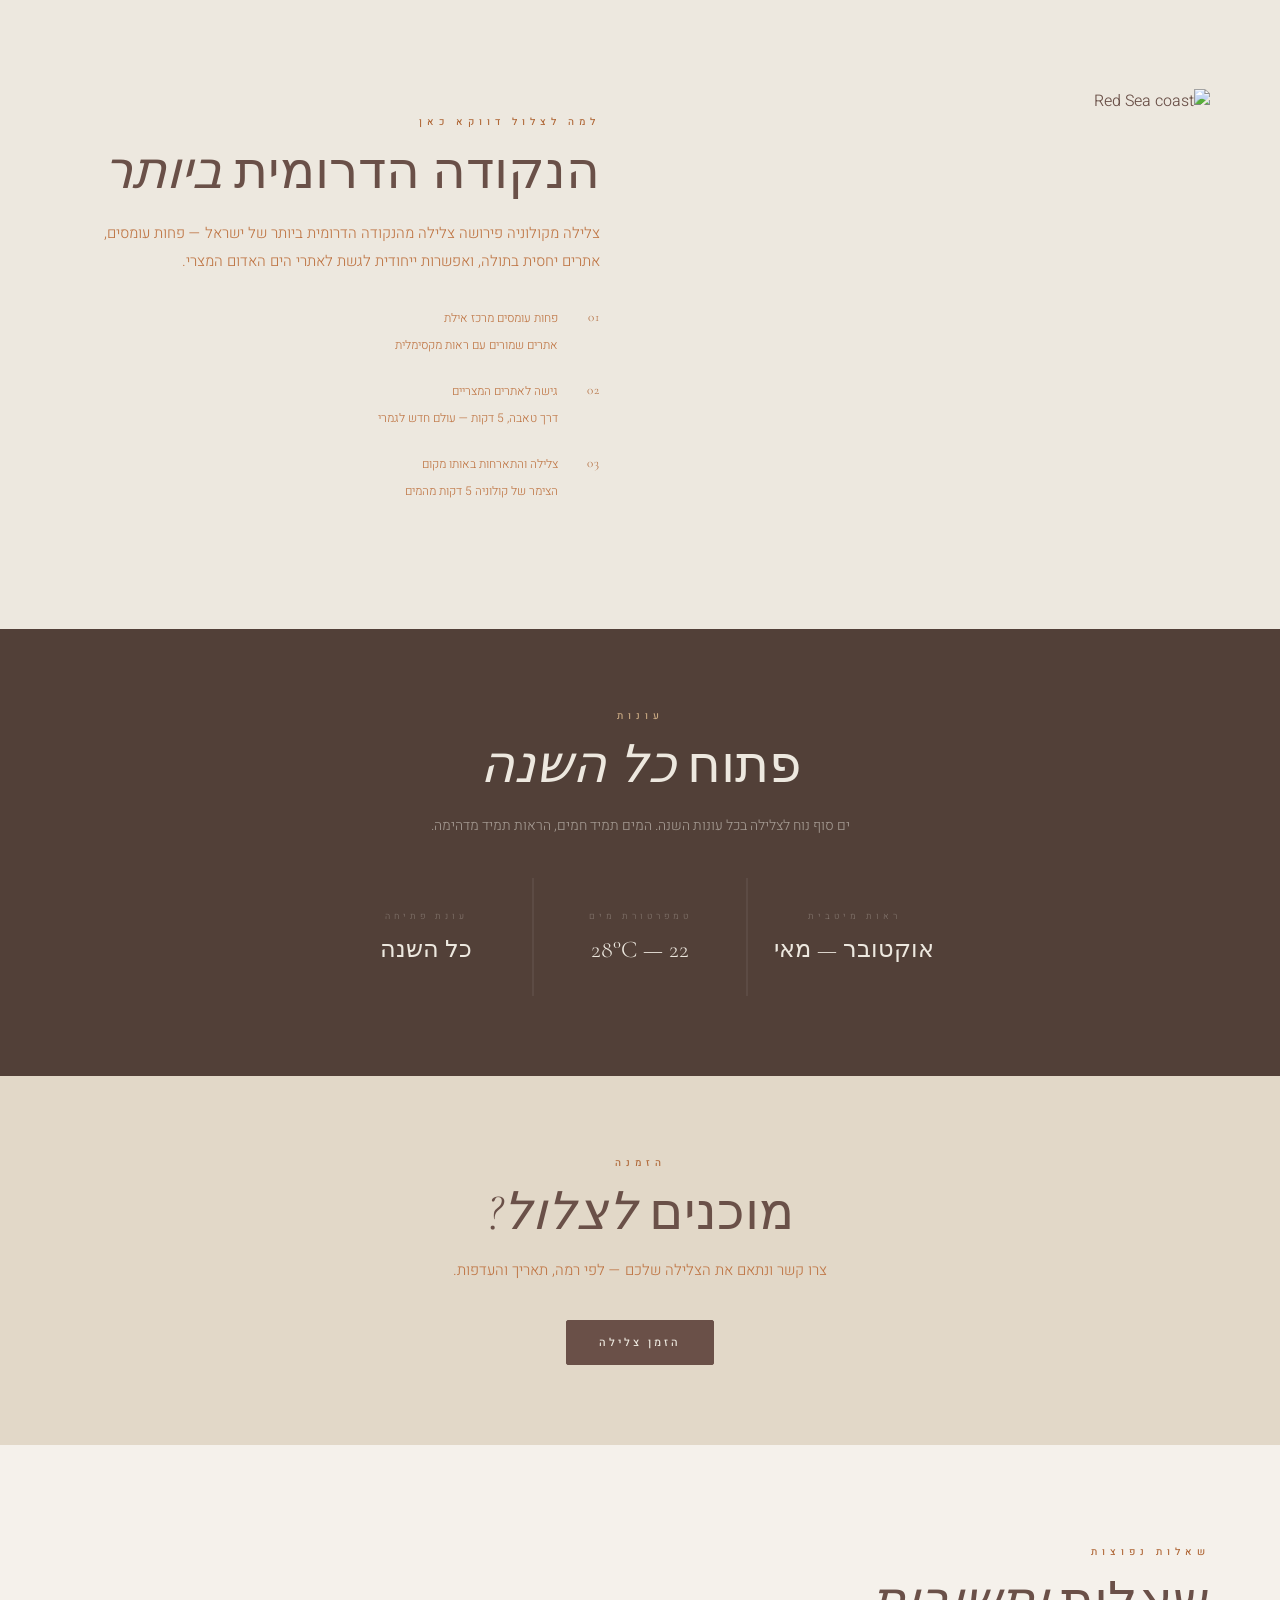
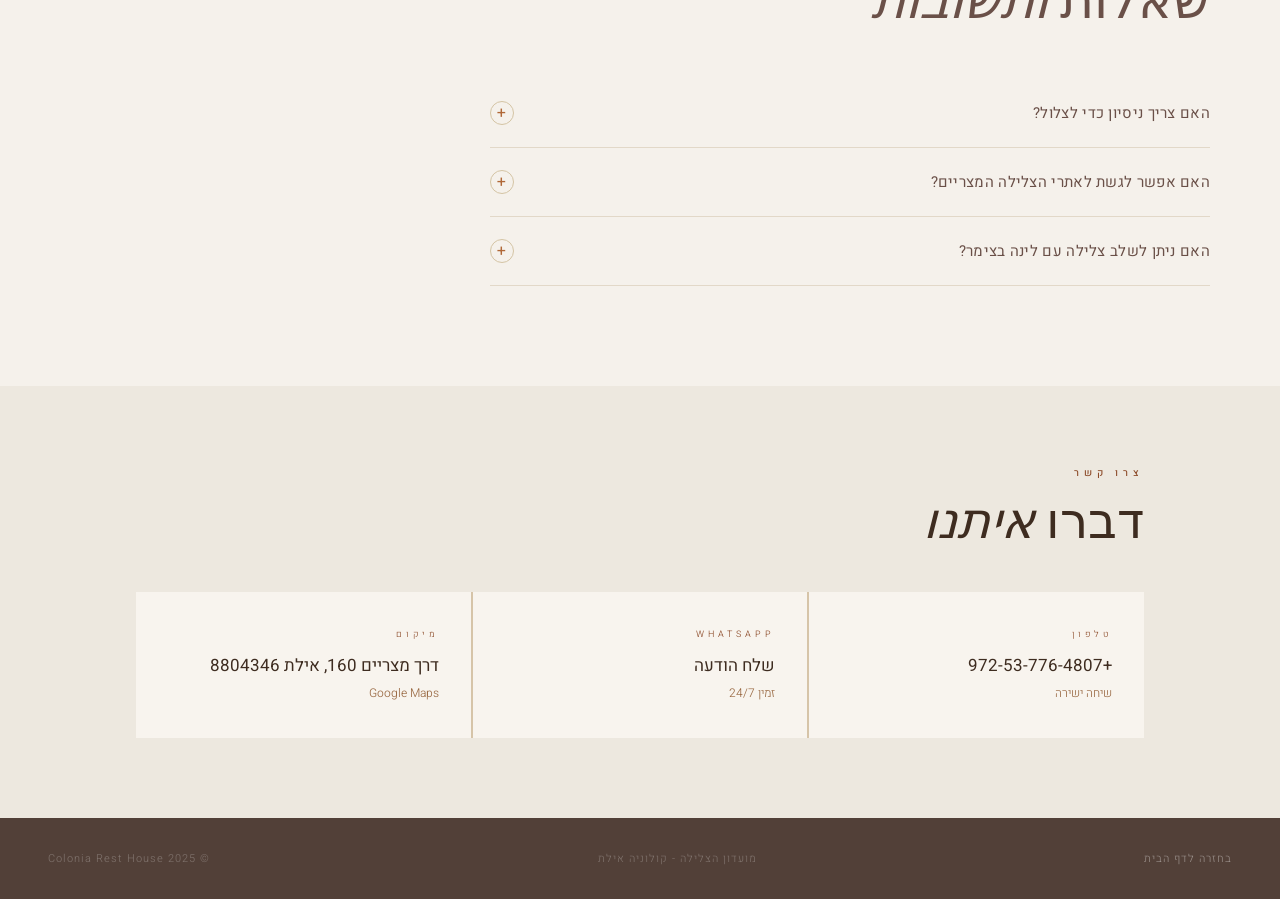
==== commit 4b0bfc58: "update: real address + correct map link - diving.html" ====
--- a/diving.html
+++ b/diving.html
@@ -463,6 +463,37 @@
     </div>
   </section>
 
+  
+  <!-- CONTACT -->
+  <section style="background:var(--cream,#F0EAE0);padding:80px 0;" id="contact-sub">
+    <div style="max-width:1120px;margin:0 auto;padding:0 56px;">
+      <p style="font-size:10px;font-weight:500;letter-spacing:5px;text-transform:uppercase;color:#8C4A28;margin-bottom:12px;">
+        <span class="he">צרו קשר</span><span class="en">Contact</span>
+      </p>
+      <h2 style="font-family:Cormorant Garamond,serif;font-size:clamp(32px,4vw,50px);font-weight:300;color:#3E2C20;margin-bottom:40px;">
+        <span class="he">דברו <em>איתנו</em></span><span class="en">Get in <em>Touch</em></span>
+      </h2>
+      <div style="display:grid;grid-template-columns:repeat(3,1fr);gap:2px;background:#D6C4A8;">
+        <a href="tel:+972537764807" style="background:#F8F4EE;padding:36px 32px;text-decoration:none;display:block;transition:background 0.25s;">
+          <span style="font-size:9px;letter-spacing:4px;text-transform:uppercase;color:#8C4A28;margin-bottom:12px;display:block;">
+            <span class="he">טלפון</span><span class="en">Phone</span>
+          </span>
+          <div style="font-size:17px;color:#3E2C20;font-weight:400;">+972-53-776-4807</div>
+          <div style="font-size:12px;color:#9A6A44;margin-top:6px;font-weight:300;"><span class="he">שיחה ישירה</span><span class="en">Direct call</span></div>
+        </a>
+        <a href="https://wa.me/972537764807" style="background:#F8F4EE;padding:36px 32px;text-decoration:none;display:block;transition:background 0.25s;">
+          <span style="font-size:9px;letter-spacing:4px;text-transform:uppercase;color:#8C4A28;margin-bottom:12px;display:block;">WhatsApp</span>
+          <div style="font-size:17px;color:#3E2C20;font-weight:400;"><span class="he">שלח הודעה</span><span class="en">Send a message</span></div>
+          <div style="font-size:12px;color:#9A6A44;margin-top:6px;font-weight:300;"><span class="he">זמין 24/7</span><span class="en">Available 24/7</span></div>
+        </a>
+        <a href="https://maps.app.goo.gl/pSJWfZtYGJY27FjQ9" target="_blank" style="background:#F8F4EE;padding:36px 32px;text-decoration:none;display:block;transition:background 0.25s;">
+          <span style="font-size:9px;letter-spacing:4px;text-transform:uppercase;color:#8C4A28;margin-bottom:12px;display:block;"><span class="he">מיקום</span><span class="en">Location</span></span>
+          <div style="font-size:17px;color:#3E2C20;font-weight:400;"><span class="he">דרך מצריים 160, אילת 8804346</span><span class="en">Derech Mitzraim 160, Eilat 8804346</span></div>
+          <div style="font-size:12px;color:#9A6A44;margin-top:6px;font-weight:300;">Google Maps</div>
+        </a>
+      </div>
+    </div>
+  </section>
   <footer>
     <span><a href="index.html"><span class="he">בחזרה לדף הבית</span><span class="en">Back to Home</span></a></span>
     <span><span class="he">מועדון הצלילה - קולוניה אילת</span><span class="en">Dive Club - Colonia Eilat</span></span>
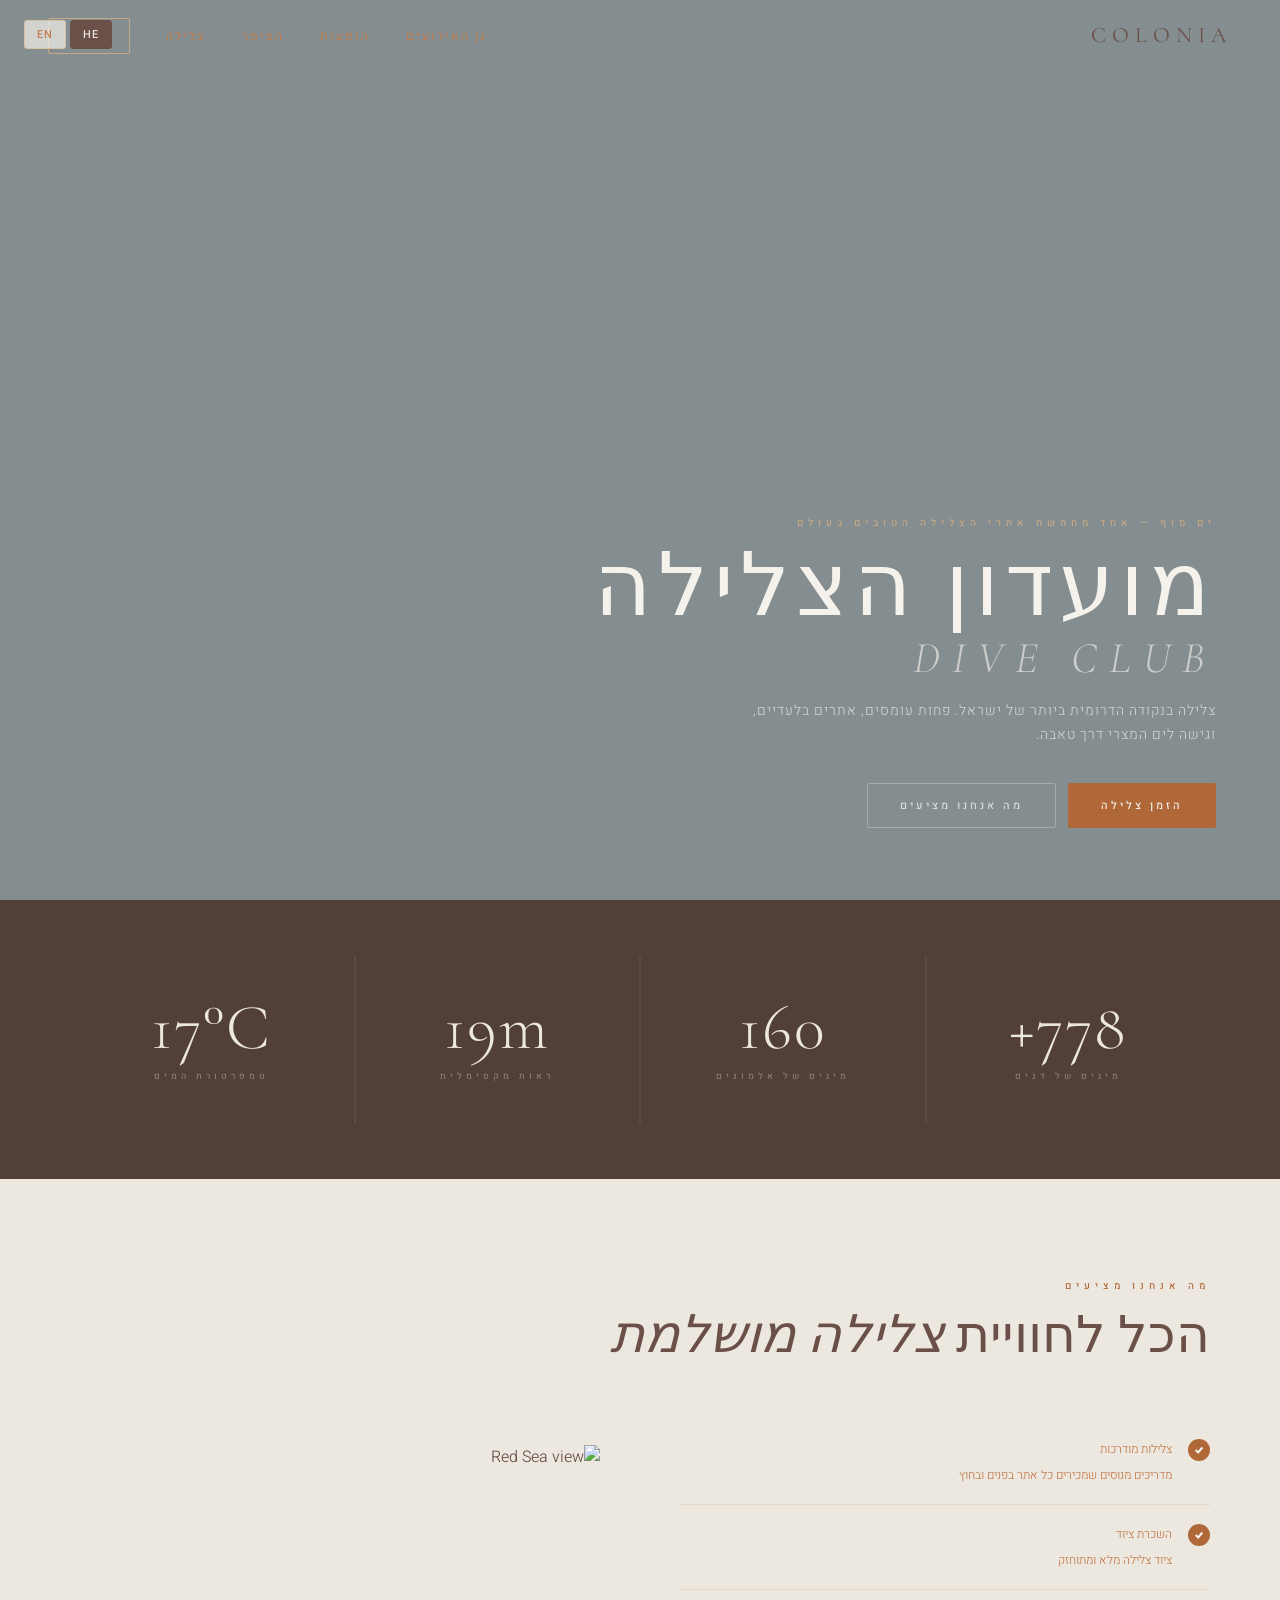
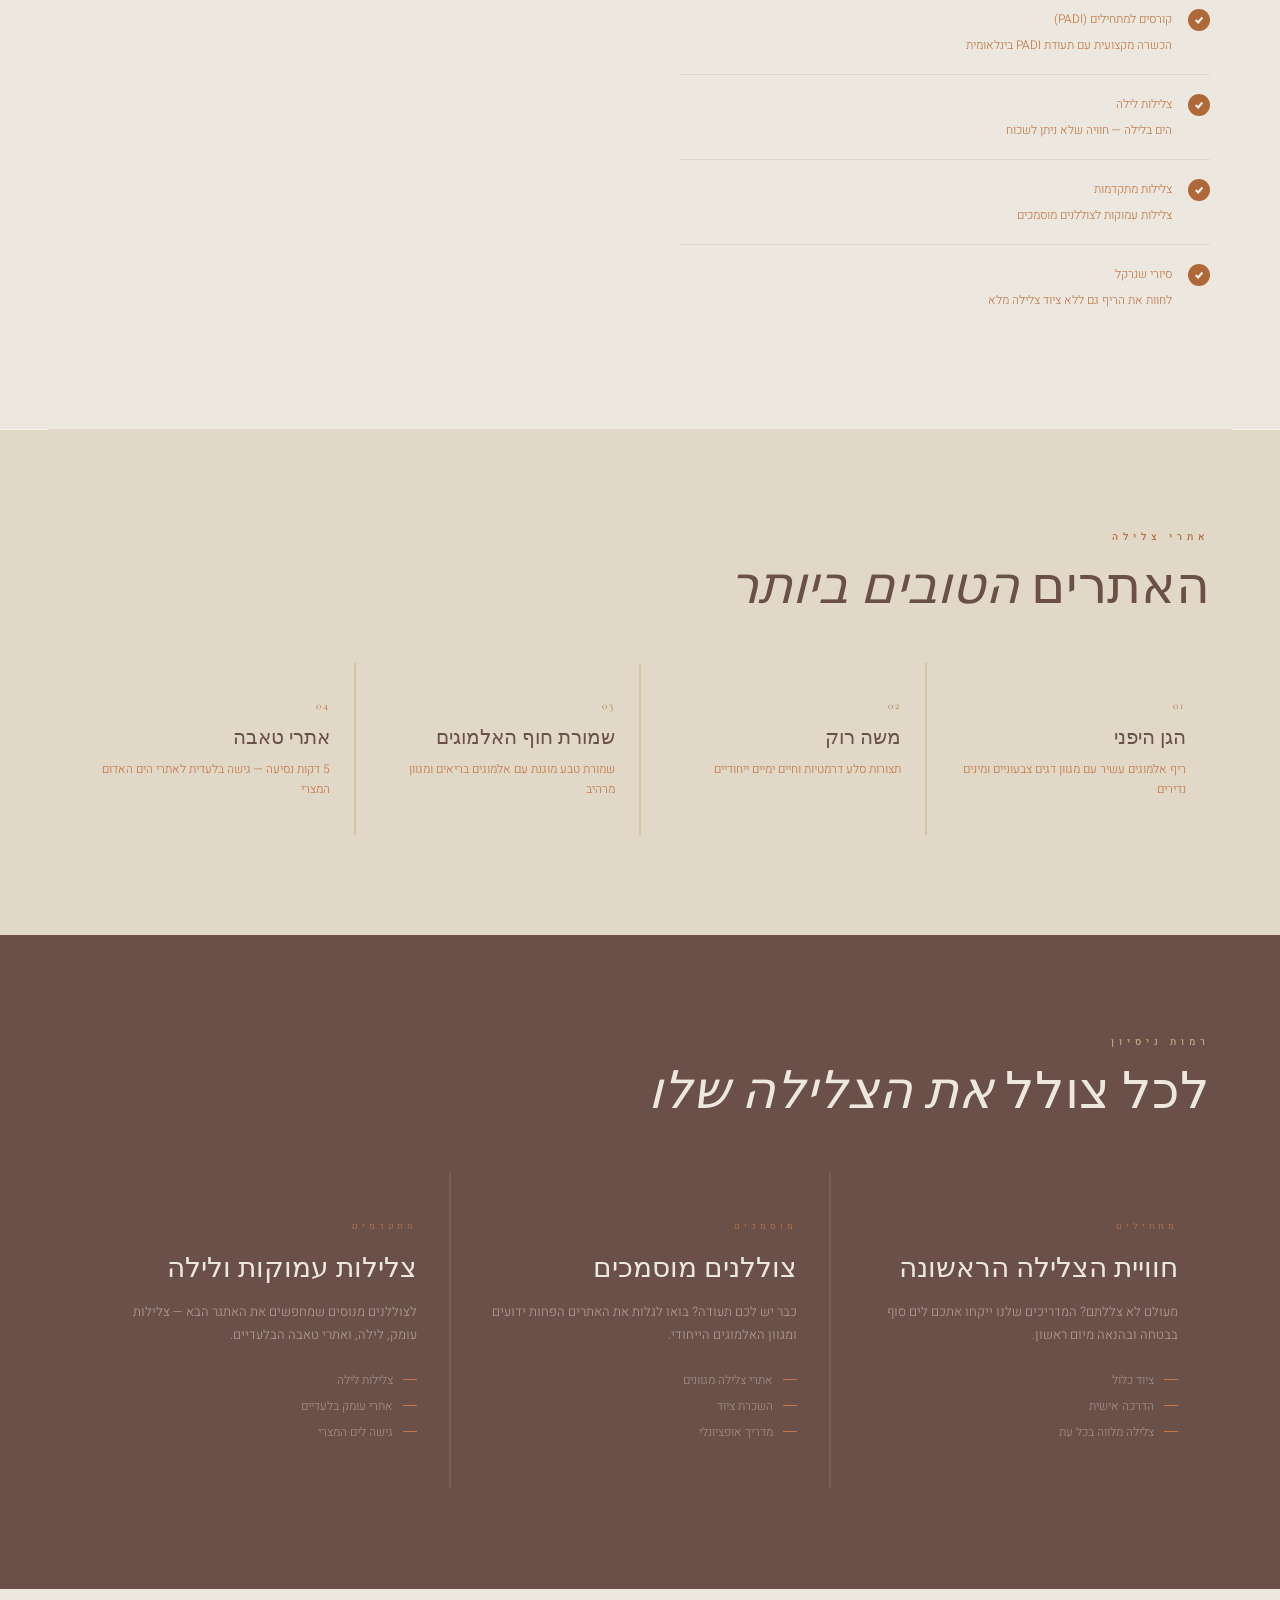
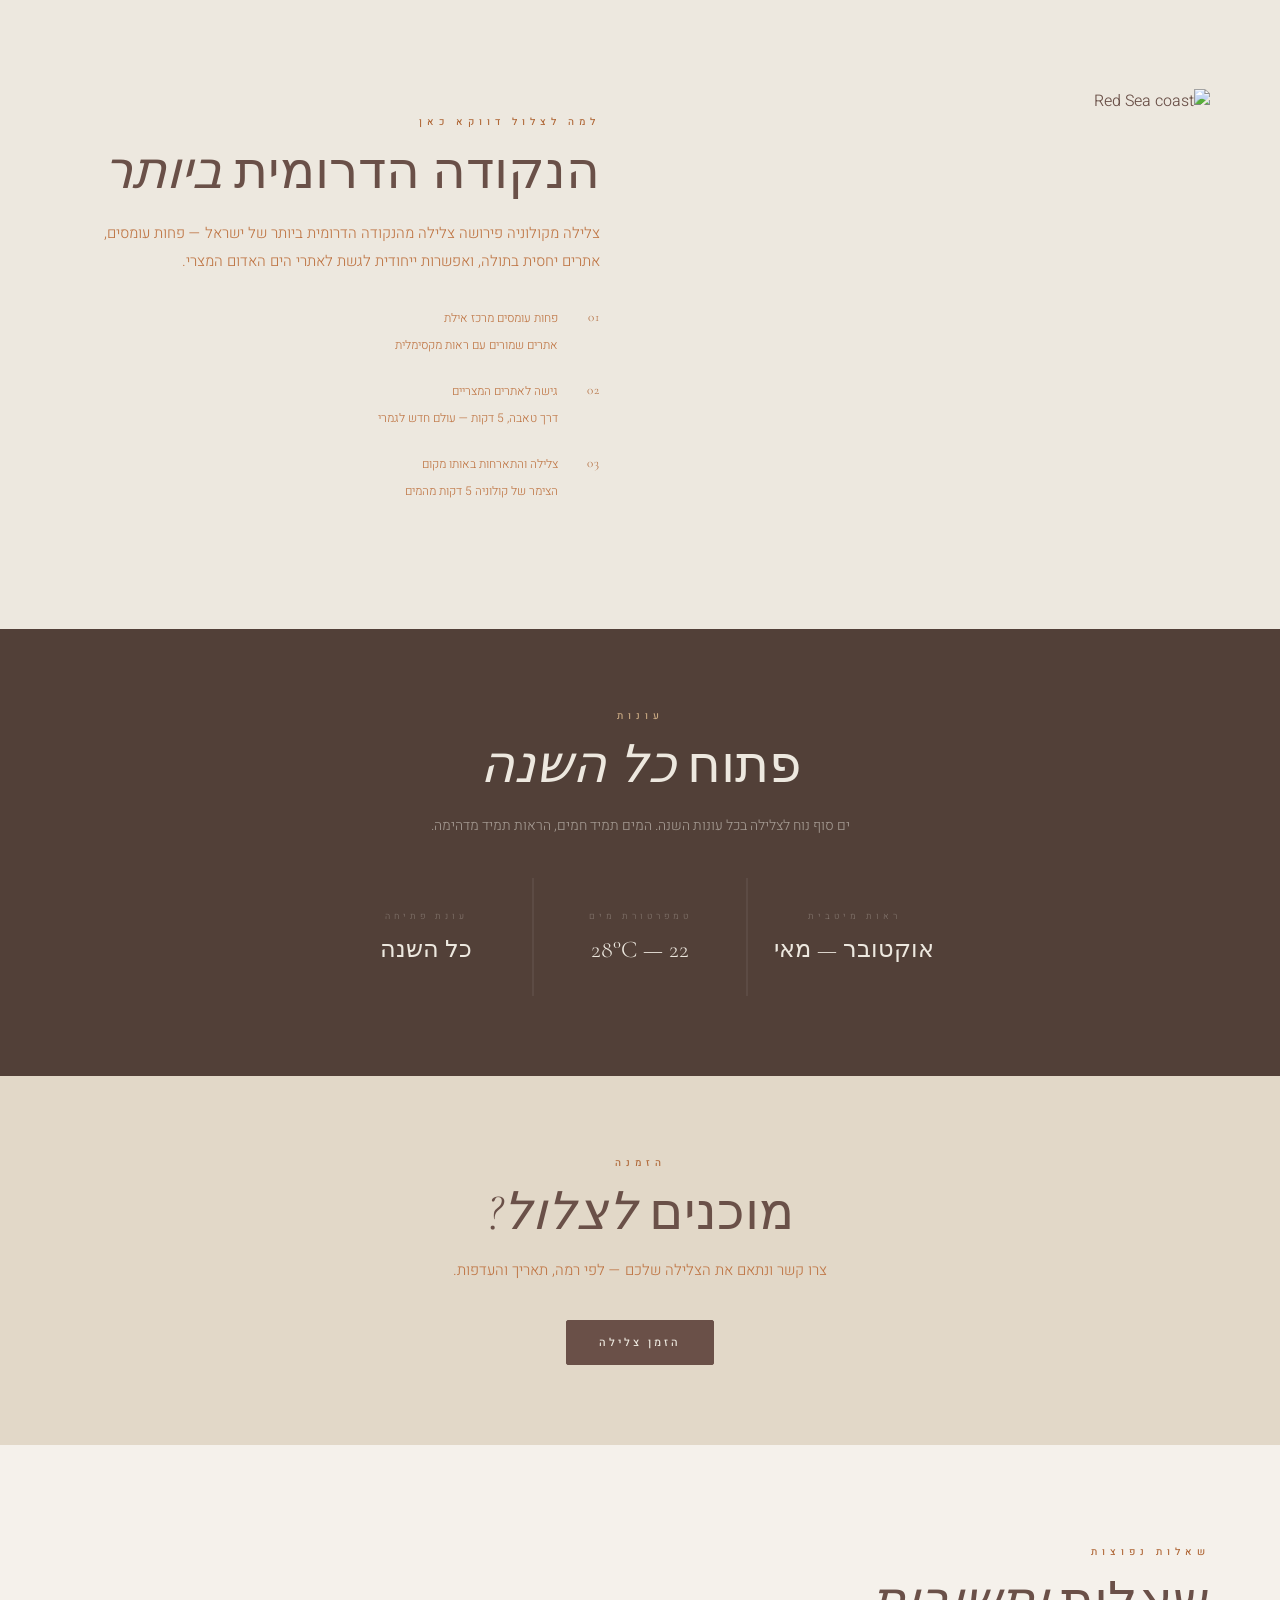
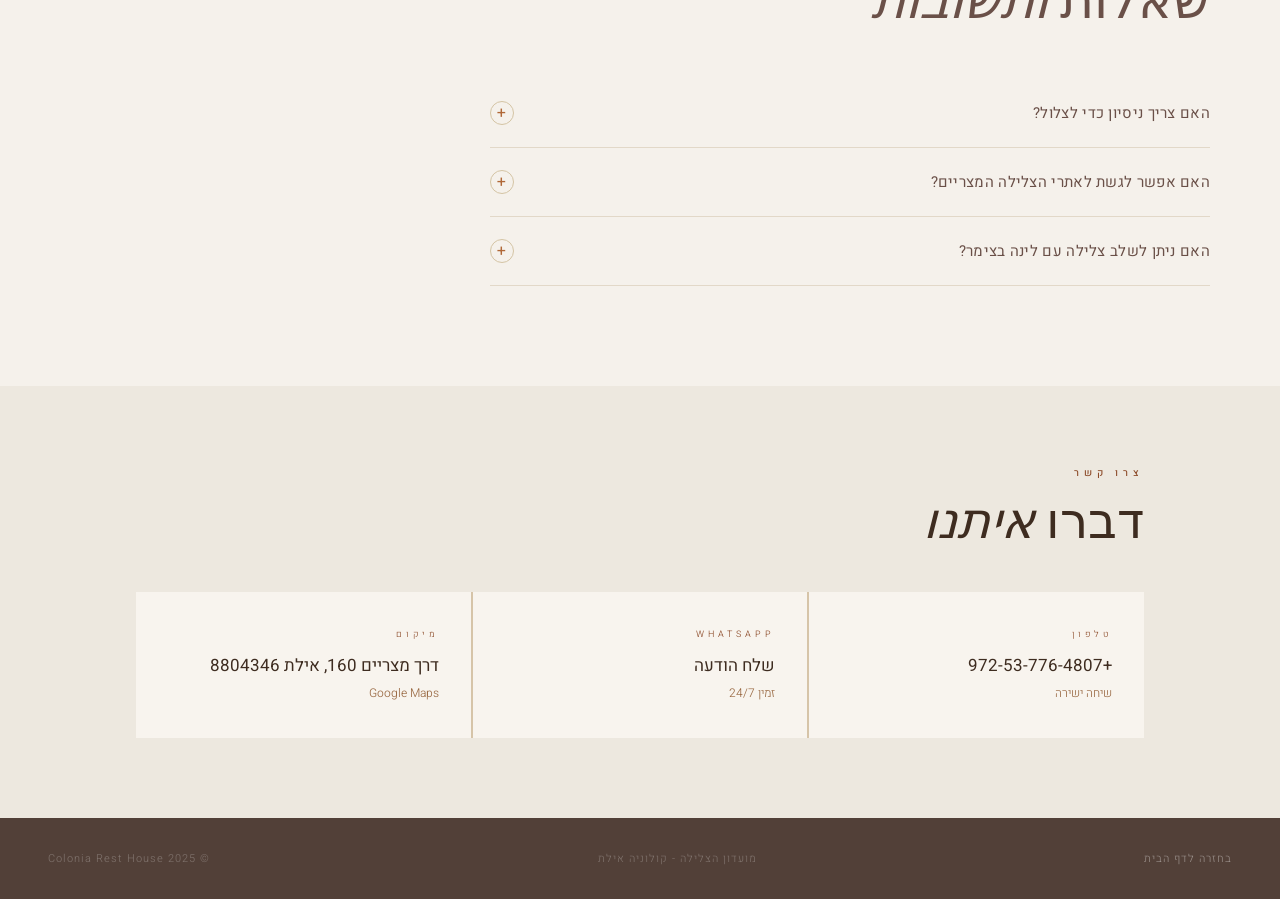
==== commit f780901d: "fix: lang-switch moves to opposite side on EN (RTL/LTR responsive)" ====
--- a/diving.html
+++ b/diving.html
@@ -1,4 +1,4 @@
-<!DOCTYPE html>
+﻿<!DOCTYPE html>
 <html lang="he" dir="rtl">
 <head>
   <meta charset="UTF-8" />
@@ -21,7 +21,8 @@
     img { max-width: 100%; }
 
     /* LANG */
-    .lang-switch { position: fixed; top: 20px; left: 24px; z-index: 1000; display: flex; gap: 4px; }
+    .lang-switch { position: fixed; top: 20px; left: 24px; right: auto; z-index: 1000; display: flex; gap: 4px; }
+    body.lang-en .lang-switch { left: auto; right: 24px; }
     .lang-btn { background: rgba(245,241,235,0.7); border: 1px solid var(--sand); color: var(--brown); border-radius: 3px; padding: 5px 12px; font-size: 11px; font-weight: 500; cursor: pointer; letter-spacing: 1px; font-family: 'Heebo', sans-serif; transition: all 0.2s; }
     .lang-btn.active, .lang-btn:hover { background: var(--earth); color: var(--cream); border-color: var(--earth); }
 
@@ -160,7 +161,8 @@
     /* MOBILE */
     @media (max-width: 900px) {
       nav { padding: 16px 20px; } nav.scrolled { padding: 14px 20px; } .nav-links { display: none; }
-      .lang-switch { top: 16px; left: 16px; }
+      .lang-switch { top: 16px; left: 16px; right: auto; }
+      body.lang-en .lang-switch { left: auto; right: 16px; }
       .hero-content { padding: 0 20px 56px; }
       section { padding: 64px 20px; }
       .stats-strip { padding: 48px 20px; }
@@ -549,3 +551,4 @@
   </script>
 </body>
 </html>
+
